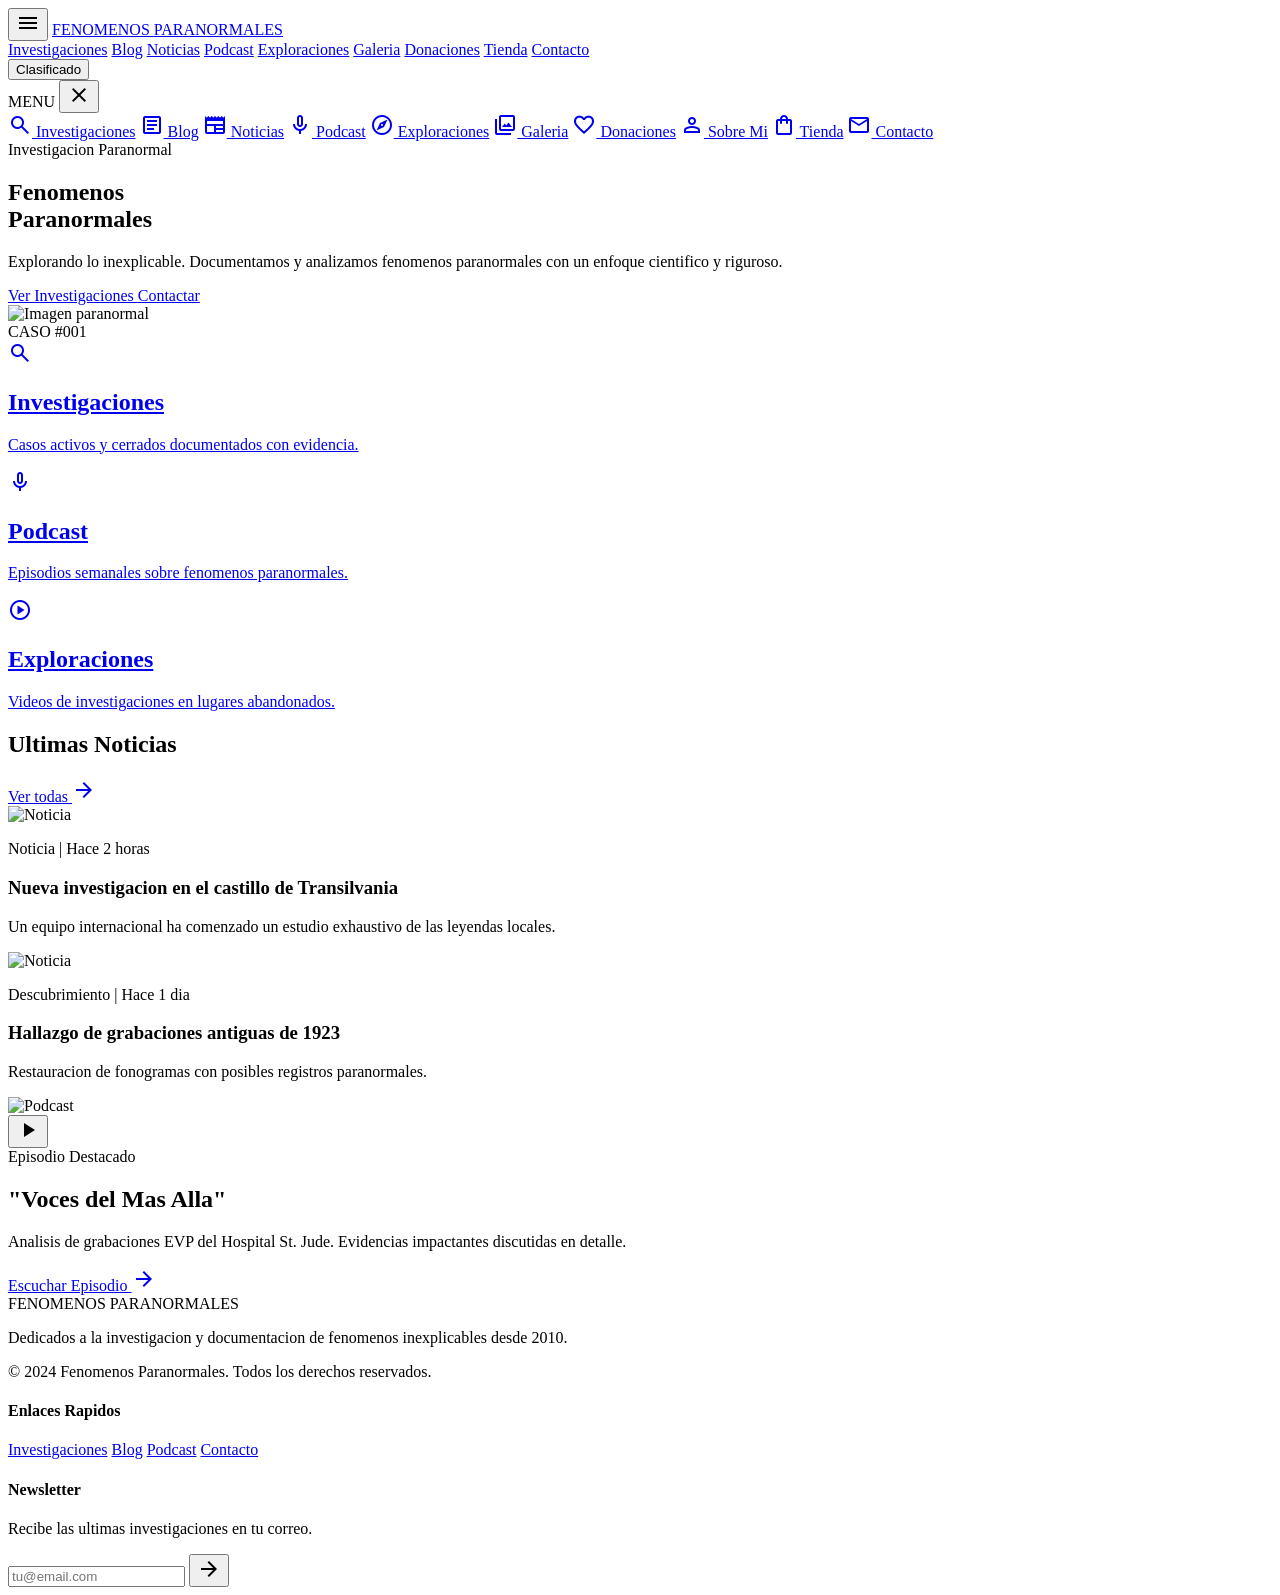
==== index.html @ f91ad7a1 "Add files via upload Asi va a ir quedando bro" ====
<!DOCTYPE html>
<html lang="es">
<head>
    <meta charset="utf-8"/>
    <meta content="width=device-width, initial-scale=1.0" name="viewport"/>
    <title>FENOMENOS PARANORMALES | Inicio</title>
    
    <!-- Fonts -->
    <link href="https://fonts.googleapis.com/css2?family=EB+Garamond:wght@400;500;600;700&family=Hanken+Grotesk:wght@400;700&display=swap" rel="stylesheet"/>
    <link href="https://fonts.googleapis.com/css2?family=Material+Symbols+Outlined:wght,FILL@100..700,0..1&display=swap" rel="stylesheet"/>
    
    <!-- Tailwind -->
    <script src="https://cdn.tailwindcss.com?plugins=forms,container-queries"></script>
    
    <!-- Configuración Tailwind -->
    <script>
        tailwind.config = {
            darkMode: 'class',
            theme: {
                extend: {
                    colors: {
                        primary: '#000000',
                        secondary: '#b6171e',
                        background: '#ffffff',
                        surface: '#f5f5f5',
                        'on-primary': '#ffffff',
                        'on-background': '#000000',
                        'outline': '#d1d1d1',
                        'outline-variant': '#e5e5e5',
                    },
                    fontFamily: {
                        'display': ['"EB Garamond"', 'serif'],
                        'body': ['"Hanken Grotesk"', 'sans-serif'],
                    }
                }
            }
        }
    </script>
    
    <!-- CSS Personalizado -->
    <link href="styles.css" rel="stylesheet"/>
    
    <style>
        .nav-hidden { transform: translateY(-100%); }
        nav { transition: transform 0.35s ease; }
        #menuMovil { transition: transform 0.3s ease; }
        #menuMovil.open { transform: translateX(0); }
        #overlayMenu.visible { display: block; }
    </style>
</head>

<body class="bg-white text-black min-h-screen flex flex-col">

    <!-- ============================================
         NAVEGACIÓN SUPERIOR
         ============================================ -->
    <nav id="mainNav" class="bg-white border-b-2 border-black flex justify-between items-center w-full px-6 lg:px-12 h-20 fixed top-0 z-50">
        
        <!-- Botón hamburguesa (móvil) -->
        <button id="btnHamburguesa" class="lg:hidden p-2 text-black hover:text-red-700 transition-colors">
            <span class="material-symbols-outlined text-2xl">menu</span>
        </button>
        
        <!-- Logo -->
        <a href="index.html" class="font-display text-xl lg:text-2xl font-bold tracking-wider text-black uppercase">
            FENOMENOS <span class="text-red-700">PARANORMALES</span>
        </a>
        
        <!-- Menú Desktop -->
        <div class="hidden lg:flex gap-6 xl:gap-8 items-center">
            <a class="font-body text-xs uppercase tracking-widest text-black hover:text-red-700 border-b-2 border-transparent hover:border-red-700 transition-all pb-1" href="investigaciones.html">Investigaciones</a>
            <a class="font-body text-xs uppercase tracking-widest text-black hover:text-red-700 border-b-2 border-transparent hover:border-red-700 transition-all pb-1" href="blog.html">Blog</a>
            <a class="font-body text-xs uppercase tracking-widest text-black hover:text-red-700 border-b-2 border-transparent hover:border-red-700 transition-all pb-1" href="noticias.html">Noticias</a>
            <a class="font-body text-xs uppercase tracking-widest text-black hover:text-red-700 border-b-2 border-transparent hover:border-red-700 transition-all pb-1" href="podcast.html">Podcast</a>
            <a class="font-body text-xs uppercase tracking-widest text-black hover:text-red-700 border-b-2 border-transparent hover:border-red-700 transition-all pb-1" href="exploraciones.html">Exploraciones</a>
            <a class="font-body text-xs uppercase tracking-widest text-black hover:text-red-700 border-b-2 border-transparent hover:border-red-700 transition-all pb-1" href="galeria.html">Galeria</a>
            <a class="font-body text-xs uppercase tracking-widest text-black hover:text-red-700 border-b-2 border-transparent hover:border-red-700 transition-all pb-1" href="donaciones.html">Donaciones</a>
            <a class="font-body text-xs uppercase tracking-widest text-black hover:text-red-700 border-b-2 border-transparent hover:border-red-700 transition-all pb-1" href="tienda.html">Tienda</a>
            <a class="font-body text-xs uppercase tracking-widest text-black hover:text-red-700 border-b-2 border-transparent hover:border-red-700 transition-all pb-1" href="contacto.html">Contacto</a>
        </div>
        
        <!-- Botón Clasificado -->
        <div class="flex items-center gap-3">
            <button class="font-body text-xs uppercase tracking-wider px-4 py-2 bg-black text-white hover:bg-red-700 transition-colors duration-300">Clasificado</button>
        </div>
    </nav>

    <!-- OVERLAY Y MENÚ MÓVIL -->
    <div id="overlayMenu" class="hidden fixed inset-0 bg-black/50 z-40 lg:hidden"></div>
    
    <div id="menuMovil" class="fixed left-0 top-0 h-screen w-72 bg-white border-r-2 border-black z-50 -translate-x-full lg:hidden flex flex-col pt-6 px-4">
        
        <div class="flex justify-between items-center mb-6 px-2 pb-4 border-b border-gray-200">
            <span class="font-display text-lg font-bold text-black">MENU</span>
            <button id="btnCerrarMenu" class="p-1 text-black hover:text-red-700 transition-colors">
                <span class="material-symbols-outlined">close</span>
            </button>
        </div>
        
        <div class="space-y-1 overflow-y-auto flex-1">
            <a class="flex items-center gap-3 p-3 font-body text-xs uppercase tracking-wider text-black hover:bg-gray-100 hover:text-red-700 border-l-2 border-transparent hover:border-red-700 transition-all" href="investigaciones.html"><span class="material-symbols-outlined">search</span> Investigaciones</a>
            <a class="flex items-center gap-3 p-3 font-body text-xs uppercase tracking-wider text-black hover:bg-gray-100 hover:text-red-700 border-l-2 border-transparent hover:border-red-700 transition-all" href="blog.html"><span class="material-symbols-outlined">article</span> Blog</a>
            <a class="flex items-center gap-3 p-3 font-body text-xs uppercase tracking-wider text-black hover:bg-gray-100 hover:text-red-700 border-l-2 border-transparent hover:border-red-700 transition-all" href="noticias.html"><span class="material-symbols-outlined">newspaper</span> Noticias</a>
            <a class="flex items-center gap-3 p-3 font-body text-xs uppercase tracking-wider text-black hover:bg-gray-100 hover:text-red-700 border-l-2 border-transparent hover:border-red-700 transition-all" href="podcast.html"><span class="material-symbols-outlined">mic</span> Podcast</a>
            <a class="flex items-center gap-3 p-3 font-body text-xs uppercase tracking-wider text-black hover:bg-gray-100 hover:text-red-700 border-l-2 border-transparent hover:border-red-700 transition-all" href="exploraciones.html"><span class="material-symbols-outlined">explore</span> Exploraciones</a>
            <a class="flex items-center gap-3 p-3 font-body text-xs uppercase tracking-wider text-black hover:bg-gray-100 hover:text-red-700 border-l-2 border-transparent hover:border-red-700 transition-all" href="galeria.html"><span class="material-symbols-outlined">photo_library</span> Galeria</a>
            <a class="flex items-center gap-3 p-3 font-body text-xs uppercase tracking-wider text-black hover:bg-gray-100 hover:text-red-700 border-l-2 border-transparent hover:border-red-700 transition-all" href="donaciones.html"><span class="material-symbols-outlined">favorite</span> Donaciones</a>
            <a class="flex items-center gap-3 p-3 font-body text-xs uppercase tracking-wider text-black hover:bg-gray-100 hover:text-red-700 border-l-2 border-transparent hover:border-red-700 transition-all" href="sobremi.html"><span class="material-symbols-outlined">person</span> Sobre Mi</a>
            <a class="flex items-center gap-3 p-3 font-body text-xs uppercase tracking-wider text-black hover:bg-gray-100 hover:text-red-700 border-l-2 border-transparent hover:border-red-700 transition-all" href="tienda.html"><span class="material-symbols-outlined">shopping_bag</span> Tienda</a>
            <a class="flex items-center gap-3 p-3 font-body text-xs uppercase tracking-wider text-black hover:bg-gray-100 hover:text-red-700 border-l-2 border-transparent hover:border-red-700 transition-all" href="contacto.html"><span class="material-symbols-outlined">mail</span> Contacto</a>
        </div>
    </div>

    <!-- CONTENIDO PRINCIPAL -->
    <main class="flex-grow mt-20">
        
        <!-- HERO -->
        <section class="px-6 lg:px-12 py-16 lg:py-24 max-w-6xl mx-auto border-b border-gray-200">
            
            <div class="grid grid-cols-1 lg:grid-cols-2 items-center gap-12">
                
                <div>
                    <span class="font-body text-xs text-red-700 uppercase tracking-widest mb-4 block">Investigacion Paranormal</span>
                    
                    <h1 class="font-display text-4xl lg:text-6xl mb-6 leading-none">Fenomenos <br/><span class="text-red-700">Paranormales</span></h1>
                    
                    <p class="font-body text-lg text-gray-600 max-w-md mb-8">
                        Explorando lo inexplicable. Documentamos y analizamos fenomenos paranormales con un enfoque cientifico y riguroso.
                    </p>
                    
                    <div class="flex gap-4 flex-wrap">
                        <a href="investigaciones.html" class="inline-flex items-center px-6 py-3 bg-black text-white font-body text-xs uppercase tracking-wider hover:bg-red-700 transition-colors">
                            Ver Investigaciones
                        </a>
                        
                        <a href="contacto.html" class="inline-flex items-center px-6 py-3 border-2 border-black text-black font-body text-xs uppercase tracking-wider hover:bg-black hover:text-white transition-colors">
                            Contactar
                        </a>
                    </div>
                </div>
                
                
                <div class="relative">
                    <div class="border-[8px] border-black relative overflow-hidden">
                        <img loading="lazy" class="w-full aspect-[4/5] object-cover filter grayscale hover:grayscale-0 transition-all duration-700" src="https://images.unsplash.com/photo-1509248961158-e54f6934749c?w=600&h=750&fit=crop" alt="Imagen paranormal"/>
                        
                        <div class="absolute bottom-4 right-4 bg-black text-white px-3 py-1 font-body text-[10px] uppercase tracking-wider">CASO #001</div>
                    </div>
                </div>
            </div>
        </section>

        <!-- SECCIONES DESTACADAS -->
        <section class="px-6 lg:px-12 py-16 max-w-6xl mx-auto">
            
            <div class="grid grid-cols-1 md:grid-cols-3 gap-6">
                
                <a href="investigaciones.html" class="group border-2 border-black p-8 hover:border-red-700 hover:bg-gray-50 transition-all">
                    <span class="material-symbols-outlined text-4xl mb-4 block">search</span>
                    
                    <h2 class="font-display text-xl mb-2">Investigaciones</h2>
                    
                    <p class="font-body text-sm text-gray-600">Casos activos y cerrados documentados con evidencia.</p>
                </a>
                
                
                <a href="podcast.html" class="group border-2 border-black p-8 hover:border-red-700 hover:bg-gray-50 transition-all">
                    <span class="material-symbols-outlined text-4xl mb-4 block">mic</span>
                    
                    <h2 class="font-display text-xl mb-2">Podcast</h2>
                    
                    <p class="font-body text-sm text-gray-600">Episodios semanales sobre fenomenos paranormales.</p>
                </a>
                
                
                <a href="exploraciones.html" class="group border-2 border-black p-8 hover:border-red-700 hover:bg-gray-50 transition-all">
                    <span class="material-symbols-outlined text-4xl mb-4 block">play_circle</span>
                    
                    <h2 class="font-display text-xl mb-2">Exploraciones</h2>
                    
                    <p class="font-body text-sm text-gray-600">Videos de investigaciones en lugares abandonados.</p>
                </a>
            </div>
        </section>

        <!-- ULTIMAS NOTICIAS -->
        <section class="px-6 lg:px-12 py-16 max-w-6xl mx-auto bg-gray-50">
            
            <div class="flex justify-between items-end mb-12">
                
                <h2 class="font-display text-2xl">Ultimas Noticias</h2>
                
                <a href="noticias.html" class="font-body text-xs text-red-700 uppercase tracking-wider flex items-center gap-2 hover:underline">
                    Ver todas <span class="material-symbols-outlined text-sm">arrow_forward</span>
                </a>
            </div>
            
            
            <div class="grid grid-cols-1 md:grid-cols-2 gap-6">
                
                <article class="bg-white border border-gray-200 overflow-hidden group hover:shadow-lg transition-shadow">
                    
                    <div class="aspect-video overflow-hidden">
                        
                        <img loading="lazy" class="w-full h-full object-cover filter grayscale group-hover:grayscale-0 transition-all duration-500" src="https://images.unsplash.com/photo-1558618666-fcd25c85cd64?w=600&h=340&fit=crop" alt="Noticia"/>
                    
                    </div>
                    
                    
                    <div class="p-6">
                        
                        <p class="font-body text-[10px] text-red-700 uppercase tracking-wider mb-2">Noticia | Hace 2 horas</p>
                        
                        <h3 class="font-display text-lg mb-2">Nueva investigacion en el castillo de Transilvania</h3>
                        
                        <p class="font-body text-sm text-gray-600">Un equipo internacional ha comenzado un estudio exhaustivo de las leyendas locales.</p>
                    
                    </div>
                </article>
                
                
                <article class="bg-white border border-gray-200 overflow-hidden group hover:shadow-lg transition-shadow">
                    
                    <div class="aspect-video overflow-hidden">
                        
                        <img loading="lazy" class="w-full h-full object-cover filter grayscale group-hover:grayscale-0 transition-all duration-500" src="https://images.unsplash.com/photo-1478720568477-152d9b164e26?w=600&h=340&fit=crop" alt="Noticia"/>
                    
                    </div>
                    
                    
                    <div class="p-6">
                        
                        <p class="font-body text-[10px] text-red-700 uppercase tracking-wider mb-2">Descubrimiento | Hace 1 dia</p>
                        
                        <h3 class="font-display text-lg mb-2">Hallazgo de grabaciones antiguas de 1923</h3>
                        
                        <p class="font-body text-sm text-gray-600">Restauracion de fonogramas con posibles registros paranormales.</p>
                    
                    </div>
                </article>
            </div>
        </section>

        <!-- PODCAST DESTACADO -->
        <section class="px-6 lg:px-12 py-16 max-w-6xl mx-auto border-b border-gray-200">
            
            <div class="flex flex-col lg:flex-row items-center gap-12">
                
                <div class="w-full lg:w-1/3">
                    
                    <div class="aspect-square relative border-4 border-red-700">
                        
                        <img loading="lazy" class="w-full h-full object-cover filter grayscale" src="https://images.unsplash.com/photo-1590602847861-f357a9332bbc?w=400&h=400&fit=crop" alt="Podcast"/>
                        
                        <div class="absolute inset-0 flex items-center justify-center bg-black/50">
                            
                            <button class="w-20 h-20 bg-red-700 rounded-full flex items-center justify-center hover:scale-110 transition-transform">
                                
                                <span class="material-symbols-outlined text-white text-4xl" style="font-variation-settings: 'FILL' 1;">play_arrow</span>
                            
                            </button>
                        
                        </div>
                    
                    </div>
                </div>
                
                
                <div class="w-full lg:w-2/3">
                    
                    <span class="font-body text-xs text-red-700 uppercase tracking-widest mb-4 block">Episodio Destacado</span>
                    
                    
                    <h2 class="font-display text-3xl lg:text-4xl mb-6">"Voces del Mas Alla"</h2>
                    
                    
                    <p class="font-body text-gray-600 mb-8">Analisis de grabaciones EVP del Hospital St. Jude. Evidencias impactantes discutidas en detalle.</p>
                    
                    
                    <a href="podcast.html" class="inline-flex items-center gap-2 px-6 py-3 bg-black text-white font-body text-xs uppercase tracking-wider hover:bg-red-700 transition-colors">
                        
                        Escuchar Episodio <span class="material-symbols-outlined text-sm">arrow_forward</span>
                    
                    </a>
                </div>
            </div>
        </section>

    </main>

    <!-- FOOTER -->
    <footer class="bg-black text-white py-12 px-6 lg:px-12">
        
        <div class="max-w-6xl mx-auto grid grid-cols-1 md:grid-cols-3 gap-8">
            
            <div>
                
                <div class="font-display text-xl font-bold mb-4">FENOMENOS <span class="text-red-700">PARANORMALES</span></div>
                
                
                <p class="font-body text-sm text-gray-400 mb-4">Dedicados a la investigacion y documentacion de fenomenos inexplicables desde 2010.</p>
                
                
                <p class="font-body text-xs text-gray-500">© 2024 Fenomenos Paranormales. Todos los derechos reservados.</p>
            
            </div>
            
            
            <div>
                
                <h4 class="font-body text-xs uppercase tracking-wider text-red-700 mb-4">Enlaces Rapidos</h4>
                
                
                <div class="flex flex-col gap-2">
                    
                    <a href="investigaciones.html" class="font-body text-sm text-gray-400 hover:text-white transition-colors">Investigaciones</a>
                    
                    <a href="blog.html" class="font-body text-sm text-gray-400 hover:text-white transition-colors">Blog</a>
                    
                    <a href="podcast.html" class="font-body text-sm text-gray-400 hover:text-white transition-colors">Podcast</a>
                    
                    <a href="contacto.html" class="font-body text-sm text-gray-400 hover:text-white transition-colors">Contacto</a>
                
                </div>
            
            </div>
            
            
            <div>
                
                <h4 class="font-body text-xs uppercase tracking-wider text-red-700 mb-4">Newsletter</h4>
                
                
                <p class="font-body text-sm text-gray-400 mb-4">Recibe las ultimas investigaciones en tu correo.</p>
                
                
                <div class="flex border-b border-gray-600">
                    
                    <input type="email" placeholder="tu@email.com" class="bg-transparent flex-grow py-2 text-white focus:outline-none"/>
                    
                    <button class="text-red-700 hover:text-white transition-colors">
                        
                        <span class="material-symbols-outlined">arrow_forward</span>
                    
                    </button>
                
                </div>
            
            </div>
        
        </div>
    </footer>

    <!-- SCRIPTS -->
    <script>
        const btnHamburguesa = document.getElementById('btnHamburguesa');
        const btnCerrarMenu = document.getElementById('btnCerrarMenu');
        const menuMovil = document.getElementById('menuMovil');
        const overlayMenu = document.getElementById('overlayMenu');
        
        function abrirMenu() {
            menuMovil.classList.add('open');
            overlayMenu.classList.add('visible');
            document.body.style.overflow = 'hidden';
        }
        
        function cerrarMenu() {
            menuMovil.classList.remove('open');
            overlayMenu.classList.remove('visible');
            document.body.style.overflow = '';
        }
        
        btnHamburguesa.addEventListener('click', abrirMenu);
        btnCerrarMenu.addEventListener('click', cerrarMenu);
        overlayMenu.addEventListener('click', cerrarMenu);
        
        document.querySelectorAll('#menuMovil a').forEach(link => {
            link.addEventListener('click', cerrarMenu);
        });
        
        (function() {
            const nav = document.getElementById('mainNav');
            let ultimoScroll = 0;
            const umbral = 10;
            
            window.addEventListener('scroll', function() {
                const actual = window.pageYOffset;
                if (actual <= 100) {
                    nav.classList.remove('nav-hidden');
                    ultimoScroll = actual;
                    return;
                }
                if (Math.abs(actual - ultimoScroll) < umbral) return;
                if (actual > ultimoScroll) {
                    nav.classList.add('nav-hidden');
                } else {
                    nav.classList.remove('nav-hidden');
                }
                ultimoScroll = actual;
            });
        })();
    </script>

</body>
</html>
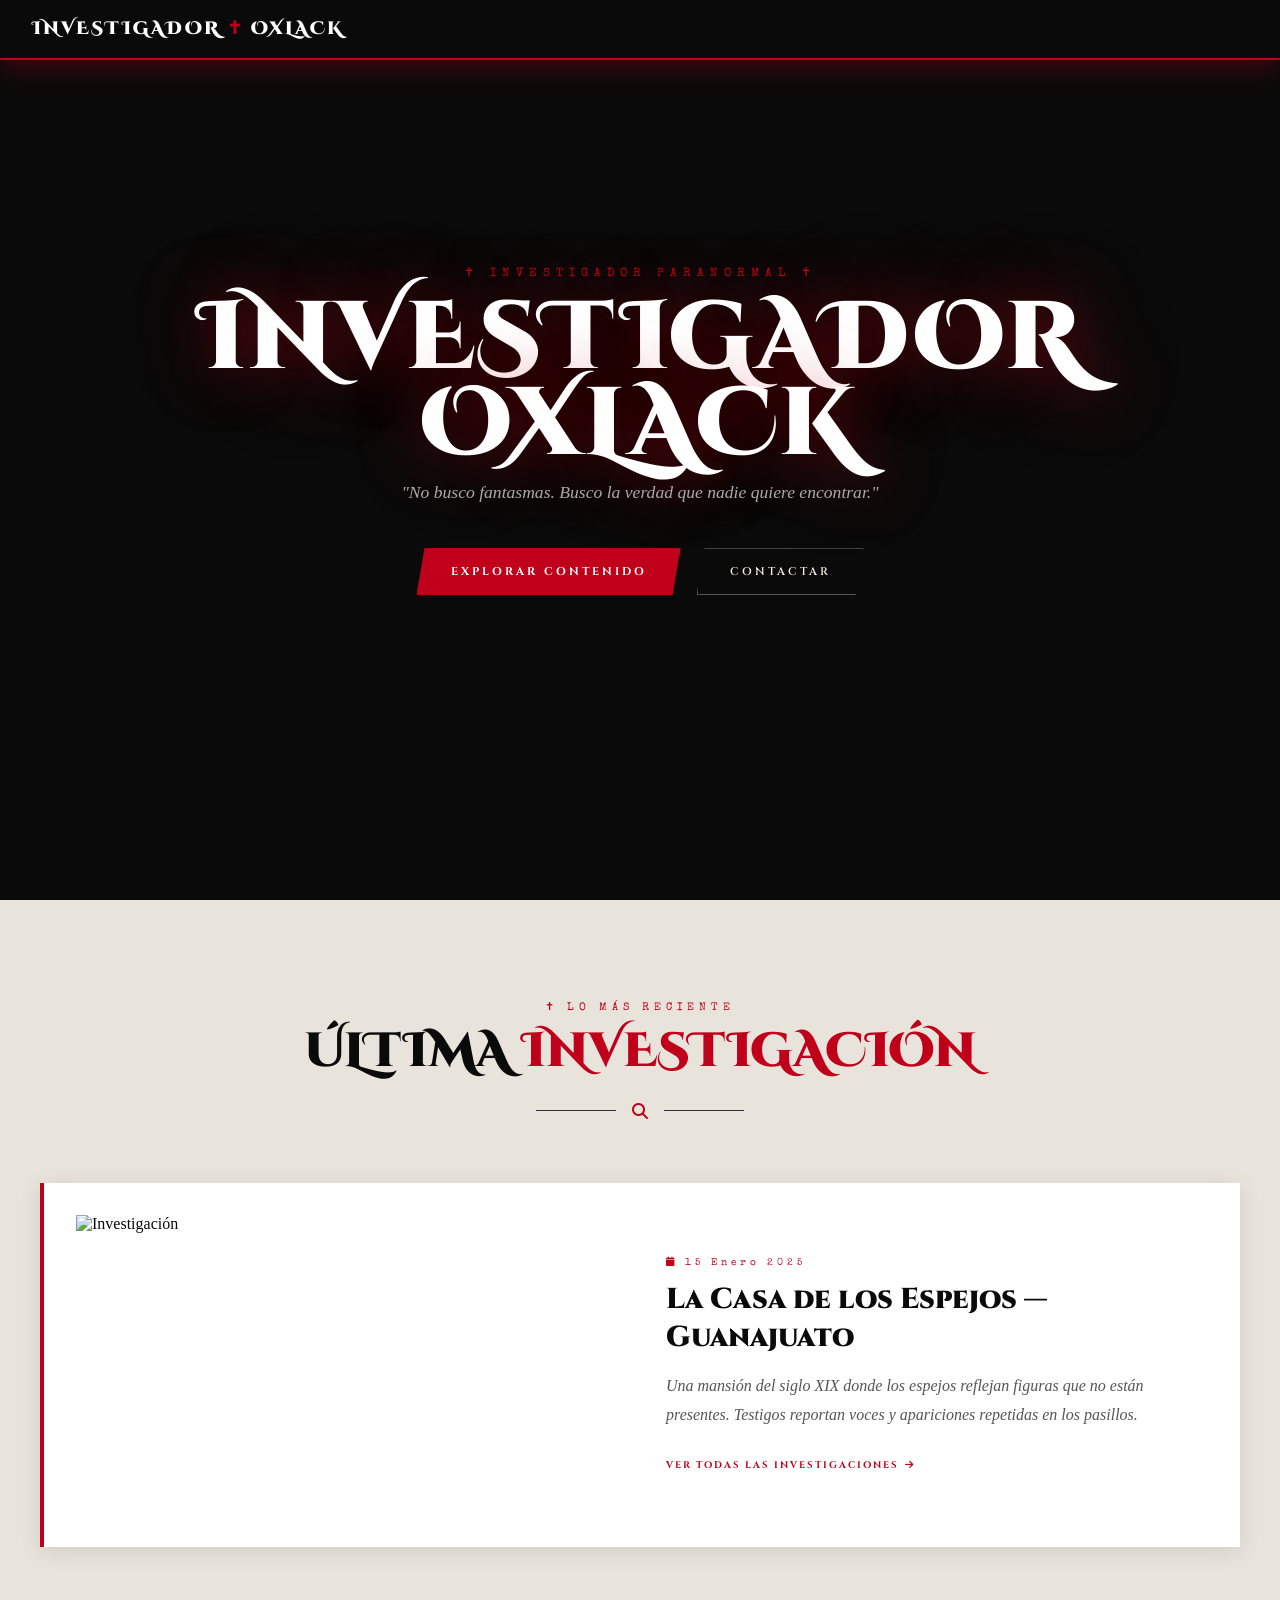
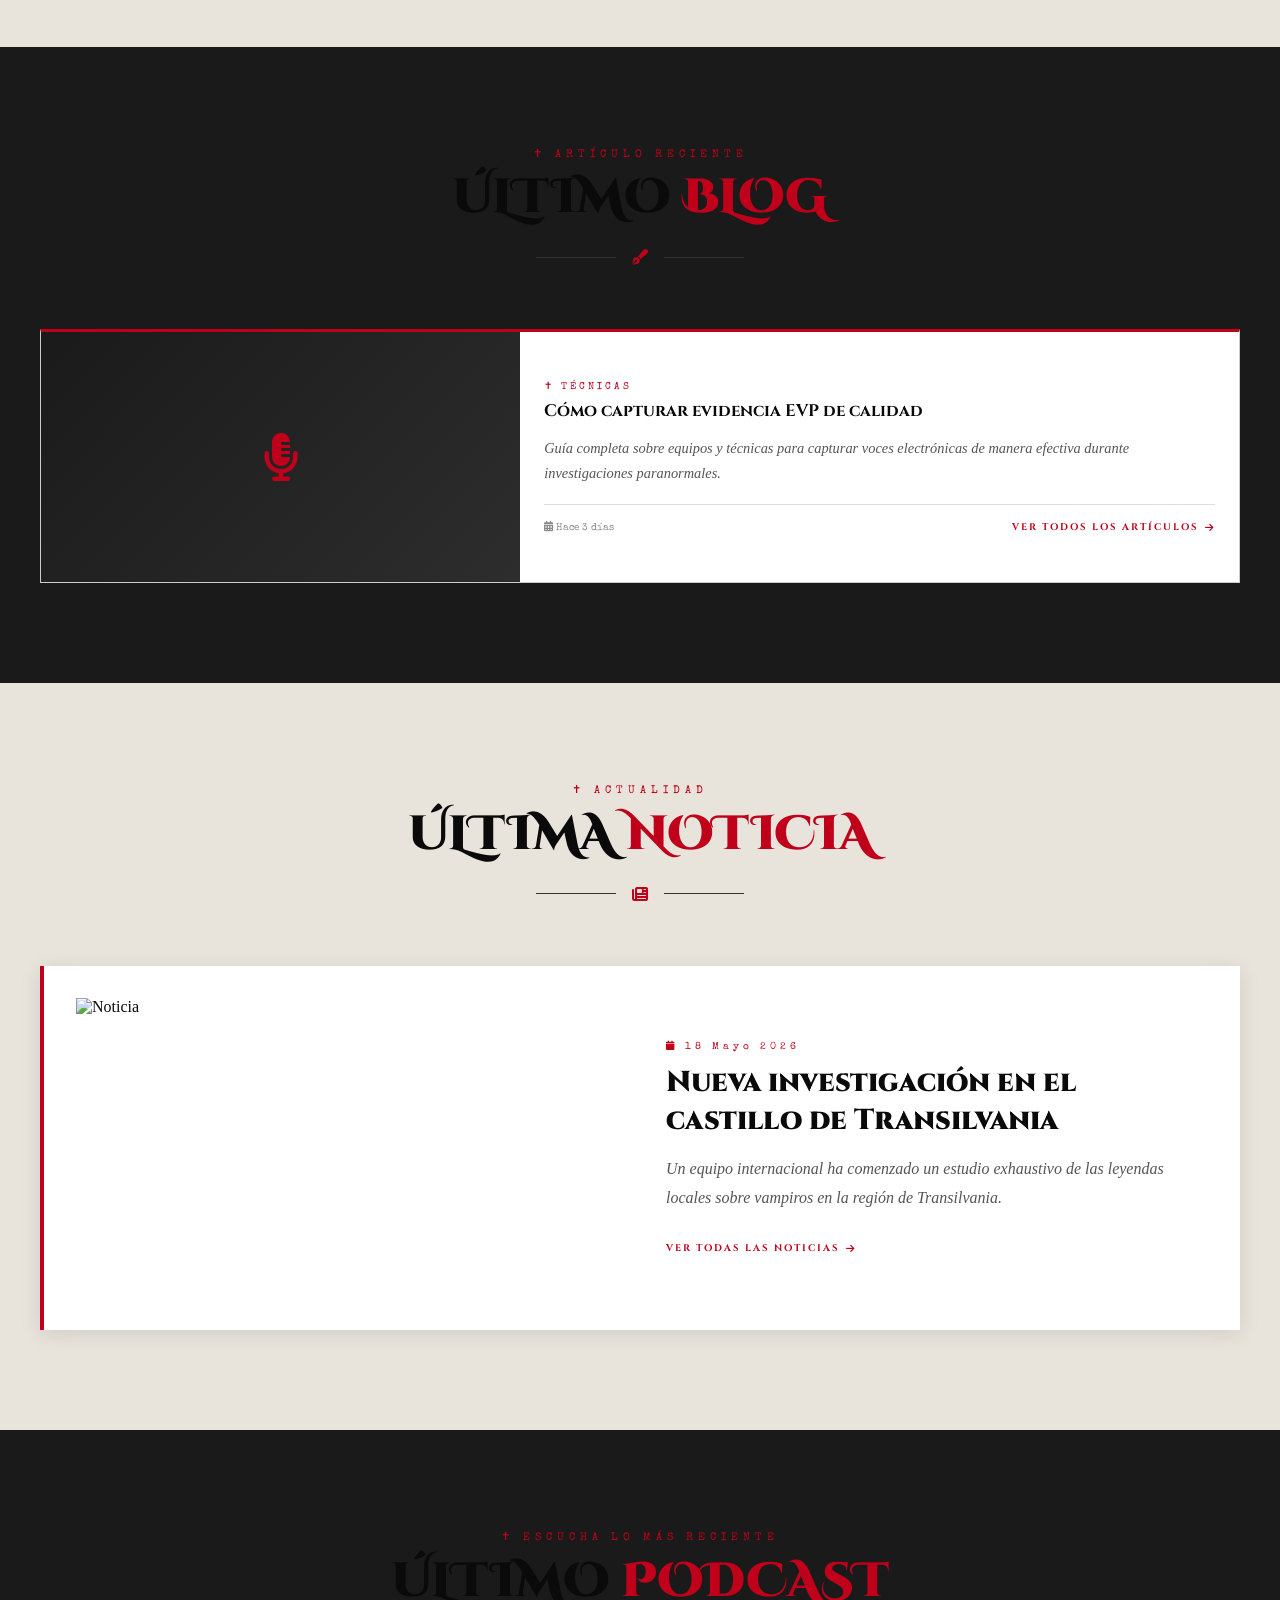
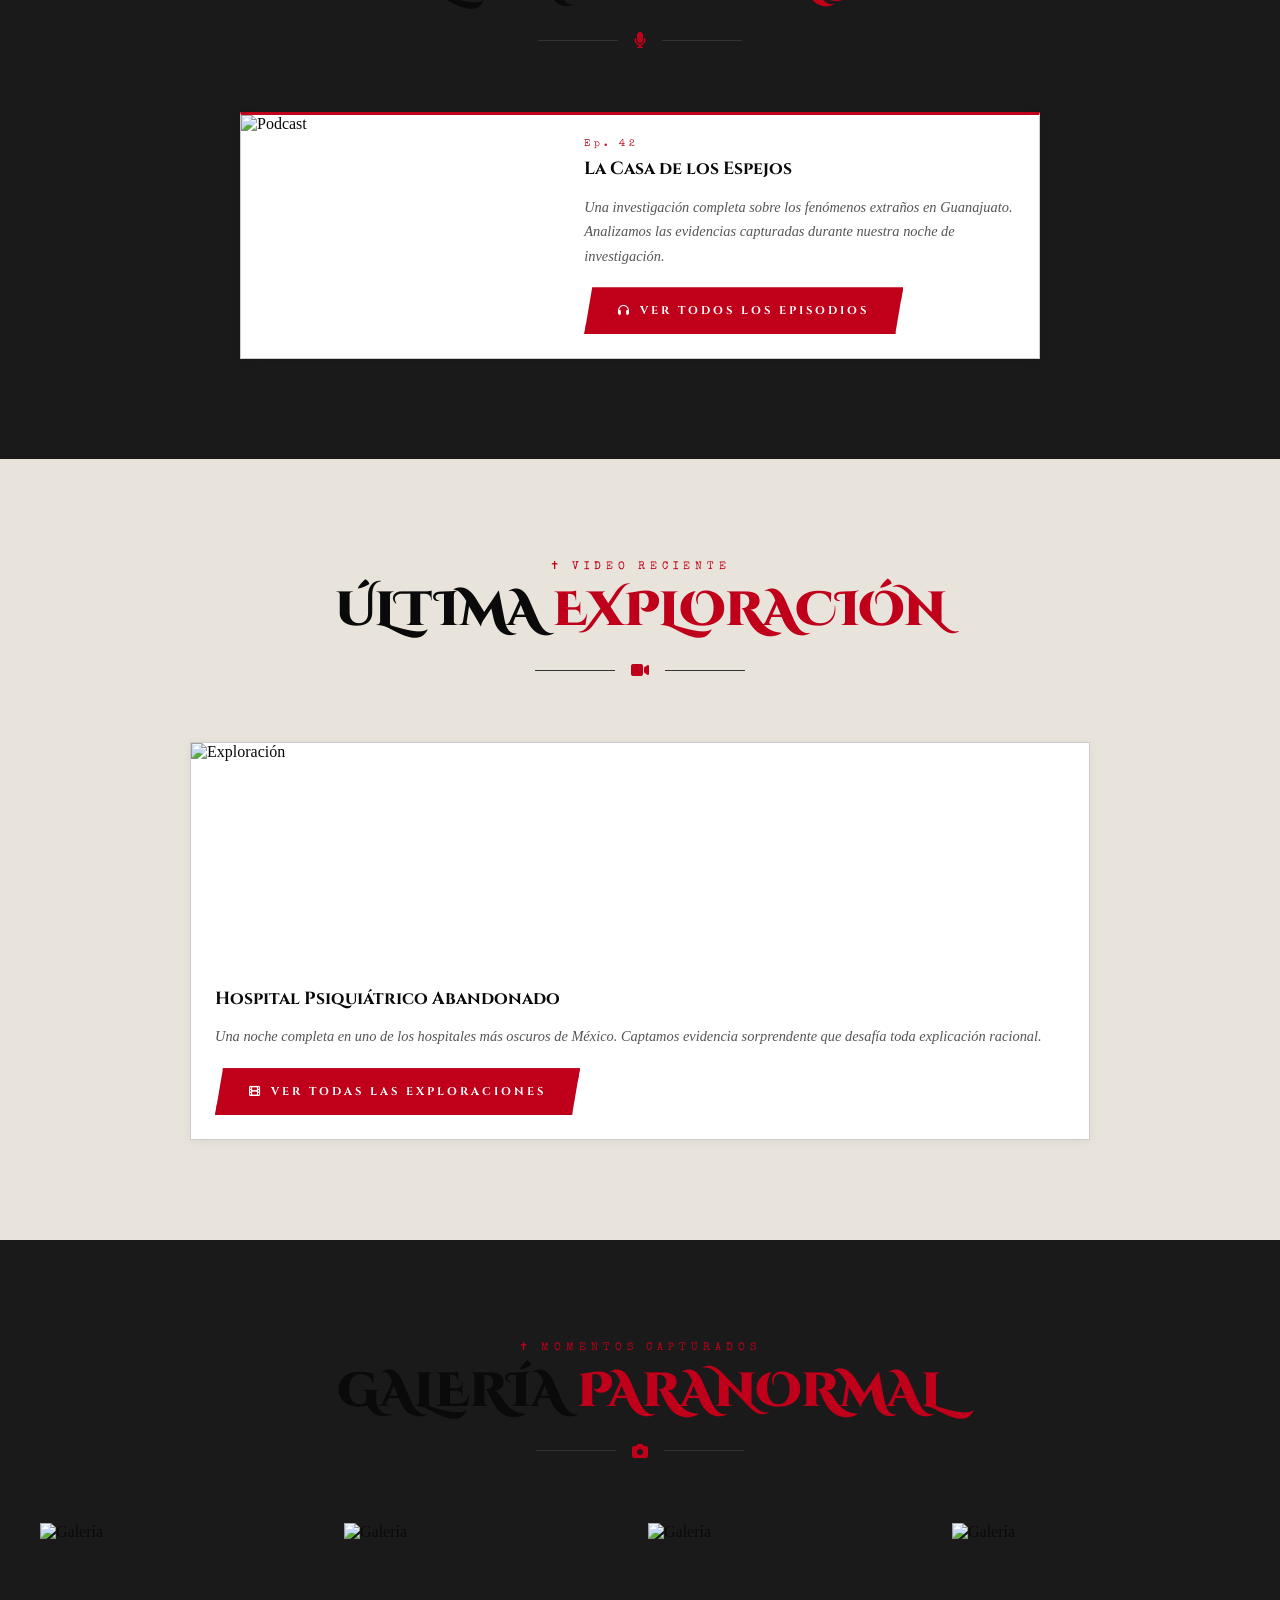
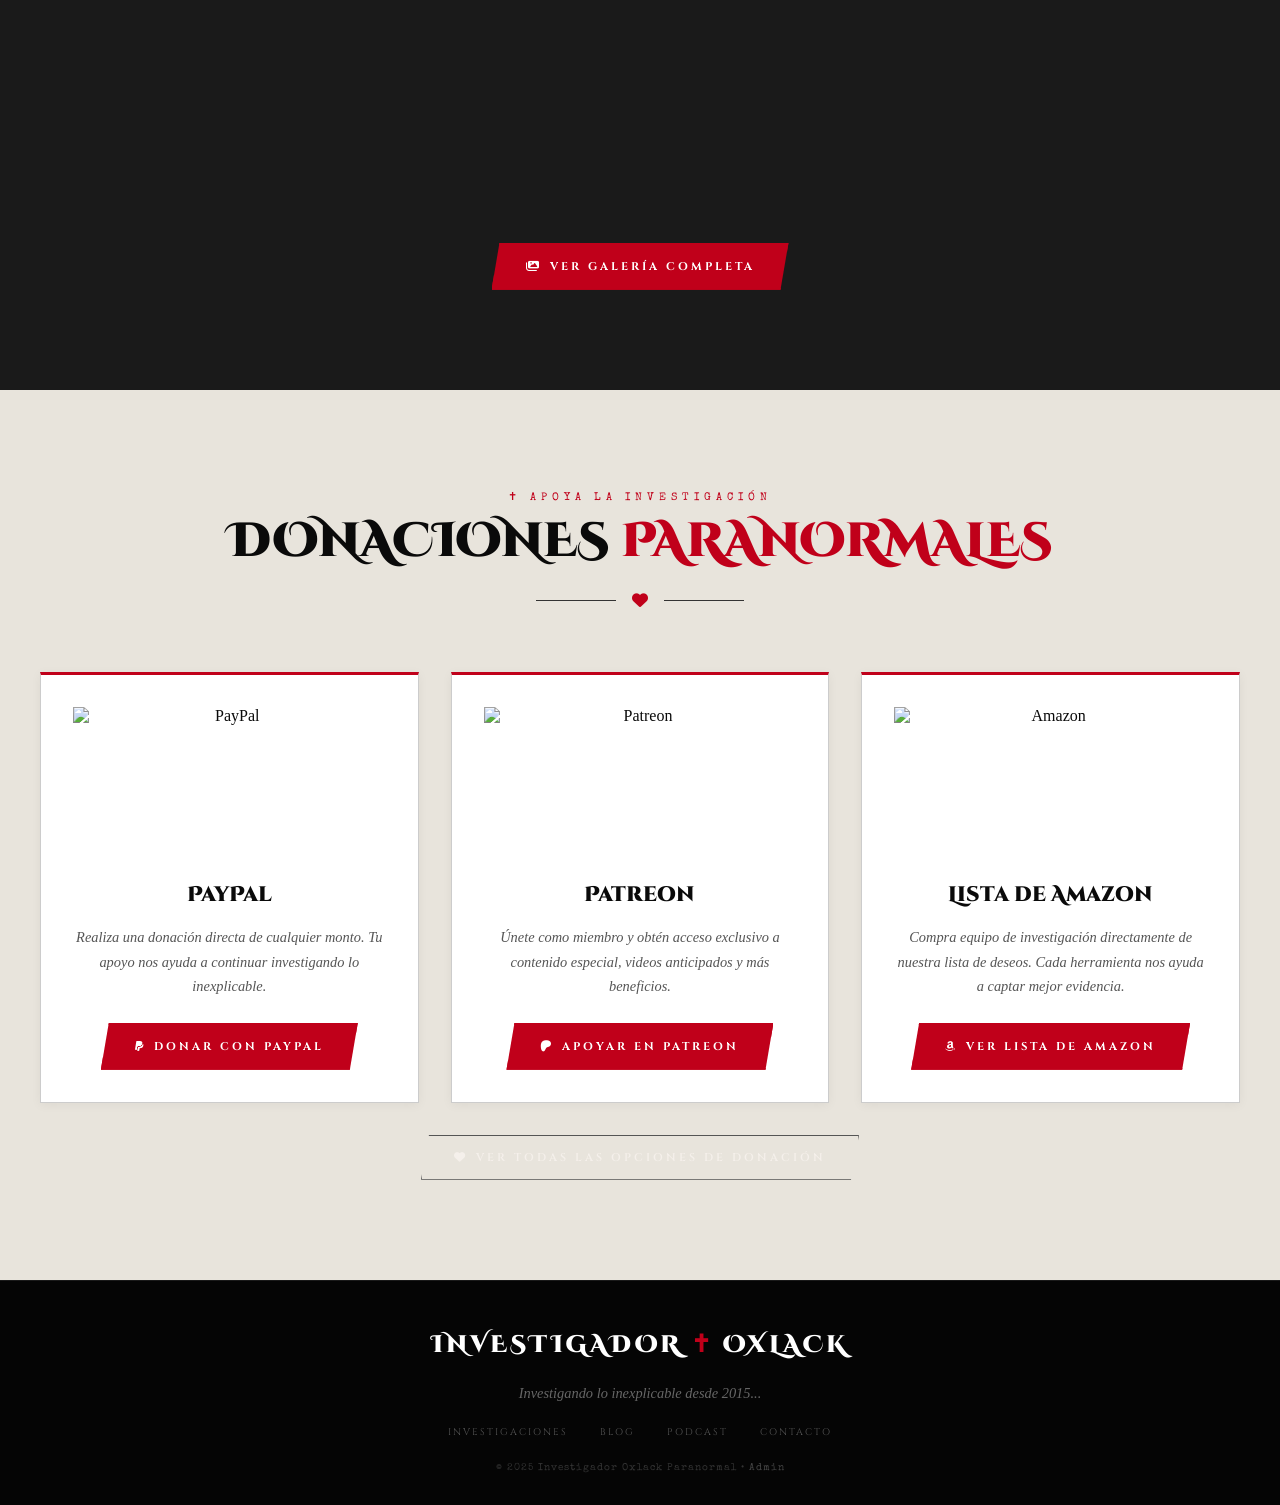
==== commit 09114233: "MODIFICIACIONES PRIMERA REVISION HAY QUE IR LIMPIANDO Y ORGANIZANDO EL GIT" ====
--- a/index.html
+++ b/index.html
@@ -1,405 +1,233 @@
 <!DOCTYPE html>
 <html lang="es">
 <head>
-    <meta charset="utf-8"/>
-    <meta content="width=device-width, initial-scale=1.0" name="viewport"/>
-    <title>FENOMENOS PARANORMALES | Inicio</title>
-    
-    <!-- Fonts -->
-    <link href="https://fonts.googleapis.com/css2?family=EB+Garamond:wght@400;500;600;700&family=Hanken+Grotesk:wght@400;700&display=swap" rel="stylesheet"/>
-    <link href="https://fonts.googleapis.com/css2?family=Material+Symbols+Outlined:wght,FILL@100..700,0..1&display=swap" rel="stylesheet"/>
-    
-    <!-- Tailwind -->
-    <script src="https://cdn.tailwindcss.com?plugins=forms,container-queries"></script>
-    
-    <!-- Configuración Tailwind -->
-    <script>
-        tailwind.config = {
-            darkMode: 'class',
-            theme: {
-                extend: {
-                    colors: {
-                        primary: '#000000',
-                        secondary: '#b6171e',
-                        background: '#ffffff',
-                        surface: '#f5f5f5',
-                        'on-primary': '#ffffff',
-                        'on-background': '#000000',
-                        'outline': '#d1d1d1',
-                        'outline-variant': '#e5e5e5',
-                    },
-                    fontFamily: {
-                        'display': ['"EB Garamond"', 'serif'],
-                        'body': ['"Hanken Grotesk"', 'sans-serif'],
-                    }
-                }
-            }
-        }
-    </script>
-    
-    <!-- CSS Personalizado -->
-    <link href="styles.css" rel="stylesheet"/>
-    
-    <style>
-        .nav-hidden { transform: translateY(-100%); }
-        nav { transition: transform 0.35s ease; }
-        #menuMovil { transition: transform 0.3s ease; }
-        #menuMovil.open { transform: translateX(0); }
-        #overlayMenu.visible { display: block; }
-    </style>
+<meta charset="UTF-8">
+<meta name="viewport" content="width=device-width, initial-scale=1.0">
+<title>Investigador Oxlack Paranormal | Inicio</title>
+<link href="https://fonts.googleapis.com/css2?family=Creepster&family=Cinzel+Decorative:wght@400;700;900&family=Cinzel:wght@400;600;900&family=IM+Fell+English:ital@0;1&family=Special+Elite&display=swap" rel="stylesheet">
+<link rel="stylesheet" href="https://cdnjs.cloudflare.com/ajax/libs/font-awesome/6.5.0/css/all.min.css">
+<link rel="stylesheet" href="styles.css">
 </head>
-
-<body class="bg-white text-black min-h-screen flex flex-col">
-
-    <!-- ============================================
-         NAVEGACIÓN SUPERIOR
-         ============================================ -->
-    <nav id="mainNav" class="bg-white border-b-2 border-black flex justify-between items-center w-full px-6 lg:px-12 h-20 fixed top-0 z-50">
-        
-        <!-- Botón hamburguesa (móvil) -->
-        <button id="btnHamburguesa" class="lg:hidden p-2 text-black hover:text-red-700 transition-colors">
-            <span class="material-symbols-outlined text-2xl">menu</span>
-        </button>
-        
-        <!-- Logo -->
-        <a href="index.html" class="font-display text-xl lg:text-2xl font-bold tracking-wider text-black uppercase">
-            FENOMENOS <span class="text-red-700">PARANORMALES</span>
-        </a>
-        
-        <!-- Menú Desktop -->
-        <div class="hidden lg:flex gap-6 xl:gap-8 items-center">
-            <a class="font-body text-xs uppercase tracking-widest text-black hover:text-red-700 border-b-2 border-transparent hover:border-red-700 transition-all pb-1" href="investigaciones.html">Investigaciones</a>
-            <a class="font-body text-xs uppercase tracking-widest text-black hover:text-red-700 border-b-2 border-transparent hover:border-red-700 transition-all pb-1" href="blog.html">Blog</a>
-            <a class="font-body text-xs uppercase tracking-widest text-black hover:text-red-700 border-b-2 border-transparent hover:border-red-700 transition-all pb-1" href="noticias.html">Noticias</a>
-            <a class="font-body text-xs uppercase tracking-widest text-black hover:text-red-700 border-b-2 border-transparent hover:border-red-700 transition-all pb-1" href="podcast.html">Podcast</a>
-            <a class="font-body text-xs uppercase tracking-widest text-black hover:text-red-700 border-b-2 border-transparent hover:border-red-700 transition-all pb-1" href="exploraciones.html">Exploraciones</a>
-            <a class="font-body text-xs uppercase tracking-widest text-black hover:text-red-700 border-b-2 border-transparent hover:border-red-700 transition-all pb-1" href="galeria.html">Galeria</a>
-            <a class="font-body text-xs uppercase tracking-widest text-black hover:text-red-700 border-b-2 border-transparent hover:border-red-700 transition-all pb-1" href="donaciones.html">Donaciones</a>
-            <a class="font-body text-xs uppercase tracking-widest text-black hover:text-red-700 border-b-2 border-transparent hover:border-red-700 transition-all pb-1" href="tienda.html">Tienda</a>
-            <a class="font-body text-xs uppercase tracking-widest text-black hover:text-red-700 border-b-2 border-transparent hover:border-red-700 transition-all pb-1" href="contacto.html">Contacto</a>
-        </div>
-        
-        <!-- Botón Clasificado -->
-        <div class="flex items-center gap-3">
-            <button class="font-body text-xs uppercase tracking-wider px-4 py-2 bg-black text-white hover:bg-red-700 transition-colors duration-300">Clasificado</button>
-        </div>
-    </nav>
-
-    <!-- OVERLAY Y MENÚ MÓVIL -->
-    <div id="overlayMenu" class="hidden fixed inset-0 bg-black/50 z-40 lg:hidden"></div>
-    
-    <div id="menuMovil" class="fixed left-0 top-0 h-screen w-72 bg-white border-r-2 border-black z-50 -translate-x-full lg:hidden flex flex-col pt-6 px-4">
-        
-        <div class="flex justify-between items-center mb-6 px-2 pb-4 border-b border-gray-200">
-            <span class="font-display text-lg font-bold text-black">MENU</span>
-            <button id="btnCerrarMenu" class="p-1 text-black hover:text-red-700 transition-colors">
-                <span class="material-symbols-outlined">close</span>
-            </button>
-        </div>
-        
-        <div class="space-y-1 overflow-y-auto flex-1">
-            <a class="flex items-center gap-3 p-3 font-body text-xs uppercase tracking-wider text-black hover:bg-gray-100 hover:text-red-700 border-l-2 border-transparent hover:border-red-700 transition-all" href="investigaciones.html"><span class="material-symbols-outlined">search</span> Investigaciones</a>
-            <a class="flex items-center gap-3 p-3 font-body text-xs uppercase tracking-wider text-black hover:bg-gray-100 hover:text-red-700 border-l-2 border-transparent hover:border-red-700 transition-all" href="blog.html"><span class="material-symbols-outlined">article</span> Blog</a>
-            <a class="flex items-center gap-3 p-3 font-body text-xs uppercase tracking-wider text-black hover:bg-gray-100 hover:text-red-700 border-l-2 border-transparent hover:border-red-700 transition-all" href="noticias.html"><span class="material-symbols-outlined">newspaper</span> Noticias</a>
-            <a class="flex items-center gap-3 p-3 font-body text-xs uppercase tracking-wider text-black hover:bg-gray-100 hover:text-red-700 border-l-2 border-transparent hover:border-red-700 transition-all" href="podcast.html"><span class="material-symbols-outlined">mic</span> Podcast</a>
-            <a class="flex items-center gap-3 p-3 font-body text-xs uppercase tracking-wider text-black hover:bg-gray-100 hover:text-red-700 border-l-2 border-transparent hover:border-red-700 transition-all" href="exploraciones.html"><span class="material-symbols-outlined">explore</span> Exploraciones</a>
-            <a class="flex items-center gap-3 p-3 font-body text-xs uppercase tracking-wider text-black hover:bg-gray-100 hover:text-red-700 border-l-2 border-transparent hover:border-red-700 transition-all" href="galeria.html"><span class="material-symbols-outlined">photo_library</span> Galeria</a>
-            <a class="flex items-center gap-3 p-3 font-body text-xs uppercase tracking-wider text-black hover:bg-gray-100 hover:text-red-700 border-l-2 border-transparent hover:border-red-700 transition-all" href="donaciones.html"><span class="material-symbols-outlined">favorite</span> Donaciones</a>
-            <a class="flex items-center gap-3 p-3 font-body text-xs uppercase tracking-wider text-black hover:bg-gray-100 hover:text-red-700 border-l-2 border-transparent hover:border-red-700 transition-all" href="sobremi.html"><span class="material-symbols-outlined">person</span> Sobre Mi</a>
-            <a class="flex items-center gap-3 p-3 font-body text-xs uppercase tracking-wider text-black hover:bg-gray-100 hover:text-red-700 border-l-2 border-transparent hover:border-red-700 transition-all" href="tienda.html"><span class="material-symbols-outlined">shopping_bag</span> Tienda</a>
-            <a class="flex items-center gap-3 p-3 font-body text-xs uppercase tracking-wider text-black hover:bg-gray-100 hover:text-red-700 border-l-2 border-transparent hover:border-red-700 transition-all" href="contacto.html"><span class="material-symbols-outlined">mail</span> Contacto</a>
-        </div>
-    </div>
-
-    <!-- CONTENIDO PRINCIPAL -->
-    <main class="flex-grow mt-20">
-        
-        <!-- HERO -->
-        <section class="px-6 lg:px-12 py-16 lg:py-24 max-w-6xl mx-auto border-b border-gray-200">
-            
-            <div class="grid grid-cols-1 lg:grid-cols-2 items-center gap-12">
-                
-                <div>
-                    <span class="font-body text-xs text-red-700 uppercase tracking-widest mb-4 block">Investigacion Paranormal</span>
-                    
-                    <h1 class="font-display text-4xl lg:text-6xl mb-6 leading-none">Fenomenos <br/><span class="text-red-700">Paranormales</span></h1>
-                    
-                    <p class="font-body text-lg text-gray-600 max-w-md mb-8">
-                        Explorando lo inexplicable. Documentamos y analizamos fenomenos paranormales con un enfoque cientifico y riguroso.
-                    </p>
-                    
-                    <div class="flex gap-4 flex-wrap">
-                        <a href="investigaciones.html" class="inline-flex items-center px-6 py-3 bg-black text-white font-body text-xs uppercase tracking-wider hover:bg-red-700 transition-colors">
-                            Ver Investigaciones
-                        </a>
-                        
-                        <a href="contacto.html" class="inline-flex items-center px-6 py-3 border-2 border-black text-black font-body text-xs uppercase tracking-wider hover:bg-black hover:text-white transition-colors">
-                            Contactar
-                        </a>
-                    </div>
-                </div>
-                
-                
-                <div class="relative">
-                    <div class="border-[8px] border-black relative overflow-hidden">
-                        <img loading="lazy" class="w-full aspect-[4/5] object-cover filter grayscale hover:grayscale-0 transition-all duration-700" src="https://images.unsplash.com/photo-1509248961158-e54f6934749c?w=600&h=750&fit=crop" alt="Imagen paranormal"/>
-                        
-                        <div class="absolute bottom-4 right-4 bg-black text-white px-3 py-1 font-body text-[10px] uppercase tracking-wider">CASO #001</div>
-                    </div>
-                </div>
+<body>
+
+<!-- NAV SIMPLIFICADO -->
+<nav>
+  <a class="nav-logo" href="index.html">INVESTIGADOR <span>&#10013;</span> OXLACK</a>
+</nav>
+
+<!-- INICIO / HERO -->
+<section id="inicio">
+  <div class="hero">
+    <div class="hero-content">
+      <p class="hero-tag">&#10013; Investigador Paranormal &#10013;</p>
+      <h1 class="hero-title">INVESTIGADOR OXLACK</h1>
+      <p class="hero-subtitle">"No busco fantasmas. Busco la verdad que nadie quiere encontrar."</p>
+      <div class="hero-buttons">
+        <a href="#contenido" class="btn-primary">Explorar Contenido</a>
+        <a href="contacto.html" class="btn-secondary">Contactar</a>
+      </div>
+    </div>
+  </div>
+</section>
+
+<!-- CONTENIDO PRINCIPAL -->
+<div id="contenido">
+
+  <!-- ULTIMA INVESTIGACION -->
+  <section class="section">
+    <div class="container">
+      <div class="section-header">
+        <span class="section-label">&#10013; Lo más reciente</span>
+        <h2 class="section-title">ÚLTIMA <span class="rojo">INVESTIGACIÓN</span></h2>
+        <div class="section-line"><i class="fas fa-search"></i></div>
+      </div>
+      <div class="noticia-destacada">
+        <img src="imagenes/ChatGPT Image 18 may 2026, 12_57_29 p.m..png" alt="Investigación" loading="lazy">
+        <div class="noticia-content">
+          <span class="fecha"><i class="fas fa-calendar"></i> 15 Enero 2025</span>
+          <h3>La Casa de los Espejos — Guanajuato</h3>
+          <p>Una mansión del siglo XIX donde los espejos reflejan figuras que no están presentes. Testigos reportan voces y apariciones repetidas en los pasillos.</p>
+          <a href="investigaciones.html" class="read-more">Ver todas las investigaciones <i class="fas fa-arrow-right"></i></a>
+        </div>
+      </div>
+    </div>
+  </section>
+
+  <!-- ULTIMO BLOG -->
+  <section class="section bg-alt">
+    <div class="container">
+      <div class="section-header">
+        <span class="section-label">&#10013; Artículo reciente</span>
+        <h2 class="section-title">ÚLTIMO <span class="rojo">BLOG</span></h2>
+        <div class="section-line"><i class="fas fa-pen-fancy"></i></div>
+      </div>
+      <div class="inv-grid" style="grid-template-columns: 1fr;">
+        <div class="inv-card" style="display: flex; flex-direction: row;">
+          <div class="inv-img-placeholder" style="width: 40%; min-height: 250px;"><i class="fas fa-microphone-alt"></i></div>
+          <div class="inv-card-body" style="width: 60%; display: flex; flex-direction: column; justify-content: center;">
+            <span class="inv-tag">&#10013; Técnicas</span>
+            <h3 class="inv-card-title">Cómo capturar evidencia EVP de calidad</h3>
+            <p class="inv-card-desc">Guía completa sobre equipos y técnicas para capturar voces electrónicas de manera efectiva durante investigaciones paranormales.</p>
+            <div class="inv-card-meta">
+              <span><i class="fas fa-calendar-alt"></i> Hace 3 días</span>
+              <a href="blog.html" class="read-more">Ver todos los artículos <i class="fas fa-arrow-right"></i></a>
             </div>
-        </section>
-
-        <!-- SECCIONES DESTACADAS -->
-        <section class="px-6 lg:px-12 py-16 max-w-6xl mx-auto">
-            
-            <div class="grid grid-cols-1 md:grid-cols-3 gap-6">
-                
-                <a href="investigaciones.html" class="group border-2 border-black p-8 hover:border-red-700 hover:bg-gray-50 transition-all">
-                    <span class="material-symbols-outlined text-4xl mb-4 block">search</span>
-                    
-                    <h2 class="font-display text-xl mb-2">Investigaciones</h2>
-                    
-                    <p class="font-body text-sm text-gray-600">Casos activos y cerrados documentados con evidencia.</p>
-                </a>
-                
-                
-                <a href="podcast.html" class="group border-2 border-black p-8 hover:border-red-700 hover:bg-gray-50 transition-all">
-                    <span class="material-symbols-outlined text-4xl mb-4 block">mic</span>
-                    
-                    <h2 class="font-display text-xl mb-2">Podcast</h2>
-                    
-                    <p class="font-body text-sm text-gray-600">Episodios semanales sobre fenomenos paranormales.</p>
-                </a>
-                
-                
-                <a href="exploraciones.html" class="group border-2 border-black p-8 hover:border-red-700 hover:bg-gray-50 transition-all">
-                    <span class="material-symbols-outlined text-4xl mb-4 block">play_circle</span>
-                    
-                    <h2 class="font-display text-xl mb-2">Exploraciones</h2>
-                    
-                    <p class="font-body text-sm text-gray-600">Videos de investigaciones en lugares abandonados.</p>
-                </a>
-            </div>
-        </section>
-
-        <!-- ULTIMAS NOTICIAS -->
-        <section class="px-6 lg:px-12 py-16 max-w-6xl mx-auto bg-gray-50">
-            
-            <div class="flex justify-between items-end mb-12">
-                
-                <h2 class="font-display text-2xl">Ultimas Noticias</h2>
-                
-                <a href="noticias.html" class="font-body text-xs text-red-700 uppercase tracking-wider flex items-center gap-2 hover:underline">
-                    Ver todas <span class="material-symbols-outlined text-sm">arrow_forward</span>
-                </a>
-            </div>
-            
-            
-            <div class="grid grid-cols-1 md:grid-cols-2 gap-6">
-                
-                <article class="bg-white border border-gray-200 overflow-hidden group hover:shadow-lg transition-shadow">
-                    
-                    <div class="aspect-video overflow-hidden">
-                        
-                        <img loading="lazy" class="w-full h-full object-cover filter grayscale group-hover:grayscale-0 transition-all duration-500" src="https://images.unsplash.com/photo-1558618666-fcd25c85cd64?w=600&h=340&fit=crop" alt="Noticia"/>
-                    
-                    </div>
-                    
-                    
-                    <div class="p-6">
-                        
-                        <p class="font-body text-[10px] text-red-700 uppercase tracking-wider mb-2">Noticia | Hace 2 horas</p>
-                        
-                        <h3 class="font-display text-lg mb-2">Nueva investigacion en el castillo de Transilvania</h3>
-                        
-                        <p class="font-body text-sm text-gray-600">Un equipo internacional ha comenzado un estudio exhaustivo de las leyendas locales.</p>
-                    
-                    </div>
-                </article>
-                
-                
-                <article class="bg-white border border-gray-200 overflow-hidden group hover:shadow-lg transition-shadow">
-                    
-                    <div class="aspect-video overflow-hidden">
-                        
-                        <img loading="lazy" class="w-full h-full object-cover filter grayscale group-hover:grayscale-0 transition-all duration-500" src="https://images.unsplash.com/photo-1478720568477-152d9b164e26?w=600&h=340&fit=crop" alt="Noticia"/>
-                    
-                    </div>
-                    
-                    
-                    <div class="p-6">
-                        
-                        <p class="font-body text-[10px] text-red-700 uppercase tracking-wider mb-2">Descubrimiento | Hace 1 dia</p>
-                        
-                        <h3 class="font-display text-lg mb-2">Hallazgo de grabaciones antiguas de 1923</h3>
-                        
-                        <p class="font-body text-sm text-gray-600">Restauracion de fonogramas con posibles registros paranormales.</p>
-                    
-                    </div>
-                </article>
-            </div>
-        </section>
-
-        <!-- PODCAST DESTACADO -->
-        <section class="px-6 lg:px-12 py-16 max-w-6xl mx-auto border-b border-gray-200">
-            
-            <div class="flex flex-col lg:flex-row items-center gap-12">
-                
-                <div class="w-full lg:w-1/3">
-                    
-                    <div class="aspect-square relative border-4 border-red-700">
-                        
-                        <img loading="lazy" class="w-full h-full object-cover filter grayscale" src="https://images.unsplash.com/photo-1590602847861-f357a9332bbc?w=400&h=400&fit=crop" alt="Podcast"/>
-                        
-                        <div class="absolute inset-0 flex items-center justify-center bg-black/50">
-                            
-                            <button class="w-20 h-20 bg-red-700 rounded-full flex items-center justify-center hover:scale-110 transition-transform">
-                                
-                                <span class="material-symbols-outlined text-white text-4xl" style="font-variation-settings: 'FILL' 1;">play_arrow</span>
-                            
-                            </button>
-                        
-                        </div>
-                    
-                    </div>
-                </div>
-                
-                
-                <div class="w-full lg:w-2/3">
-                    
-                    <span class="font-body text-xs text-red-700 uppercase tracking-widest mb-4 block">Episodio Destacado</span>
-                    
-                    
-                    <h2 class="font-display text-3xl lg:text-4xl mb-6">"Voces del Mas Alla"</h2>
-                    
-                    
-                    <p class="font-body text-gray-600 mb-8">Analisis de grabaciones EVP del Hospital St. Jude. Evidencias impactantes discutidas en detalle.</p>
-                    
-                    
-                    <a href="podcast.html" class="inline-flex items-center gap-2 px-6 py-3 bg-black text-white font-body text-xs uppercase tracking-wider hover:bg-red-700 transition-colors">
-                        
-                        Escuchar Episodio <span class="material-symbols-outlined text-sm">arrow_forward</span>
-                    
-                    </a>
-                </div>
-            </div>
-        </section>
-
-    </main>
-
-    <!-- FOOTER -->
-    <footer class="bg-black text-white py-12 px-6 lg:px-12">
-        
-        <div class="max-w-6xl mx-auto grid grid-cols-1 md:grid-cols-3 gap-8">
-            
-            <div>
-                
-                <div class="font-display text-xl font-bold mb-4">FENOMENOS <span class="text-red-700">PARANORMALES</span></div>
-                
-                
-                <p class="font-body text-sm text-gray-400 mb-4">Dedicados a la investigacion y documentacion de fenomenos inexplicables desde 2010.</p>
-                
-                
-                <p class="font-body text-xs text-gray-500">© 2024 Fenomenos Paranormales. Todos los derechos reservados.</p>
-            
-            </div>
-            
-            
-            <div>
-                
-                <h4 class="font-body text-xs uppercase tracking-wider text-red-700 mb-4">Enlaces Rapidos</h4>
-                
-                
-                <div class="flex flex-col gap-2">
-                    
-                    <a href="investigaciones.html" class="font-body text-sm text-gray-400 hover:text-white transition-colors">Investigaciones</a>
-                    
-                    <a href="blog.html" class="font-body text-sm text-gray-400 hover:text-white transition-colors">Blog</a>
-                    
-                    <a href="podcast.html" class="font-body text-sm text-gray-400 hover:text-white transition-colors">Podcast</a>
-                    
-                    <a href="contacto.html" class="font-body text-sm text-gray-400 hover:text-white transition-colors">Contacto</a>
-                
-                </div>
-            
-            </div>
-            
-            
-            <div>
-                
-                <h4 class="font-body text-xs uppercase tracking-wider text-red-700 mb-4">Newsletter</h4>
-                
-                
-                <p class="font-body text-sm text-gray-400 mb-4">Recibe las ultimas investigaciones en tu correo.</p>
-                
-                
-                <div class="flex border-b border-gray-600">
-                    
-                    <input type="email" placeholder="tu@email.com" class="bg-transparent flex-grow py-2 text-white focus:outline-none"/>
-                    
-                    <button class="text-red-700 hover:text-white transition-colors">
-                        
-                        <span class="material-symbols-outlined">arrow_forward</span>
-                    
-                    </button>
-                
-                </div>
-            
-            </div>
-        
-        </div>
-    </footer>
-
-    <!-- SCRIPTS -->
-    <script>
-        const btnHamburguesa = document.getElementById('btnHamburguesa');
-        const btnCerrarMenu = document.getElementById('btnCerrarMenu');
-        const menuMovil = document.getElementById('menuMovil');
-        const overlayMenu = document.getElementById('overlayMenu');
-        
-        function abrirMenu() {
-            menuMovil.classList.add('open');
-            overlayMenu.classList.add('visible');
-            document.body.style.overflow = 'hidden';
-        }
-        
-        function cerrarMenu() {
-            menuMovil.classList.remove('open');
-            overlayMenu.classList.remove('visible');
-            document.body.style.overflow = '';
-        }
-        
-        btnHamburguesa.addEventListener('click', abrirMenu);
-        btnCerrarMenu.addEventListener('click', cerrarMenu);
-        overlayMenu.addEventListener('click', cerrarMenu);
-        
-        document.querySelectorAll('#menuMovil a').forEach(link => {
-            link.addEventListener('click', cerrarMenu);
-        });
-        
-        (function() {
-            const nav = document.getElementById('mainNav');
-            let ultimoScroll = 0;
-            const umbral = 10;
-            
-            window.addEventListener('scroll', function() {
-                const actual = window.pageYOffset;
-                if (actual <= 100) {
-                    nav.classList.remove('nav-hidden');
-                    ultimoScroll = actual;
-                    return;
-                }
-                if (Math.abs(actual - ultimoScroll) < umbral) return;
-                if (actual > ultimoScroll) {
-                    nav.classList.add('nav-hidden');
-                } else {
-                    nav.classList.remove('nav-hidden');
-                }
-                ultimoScroll = actual;
-            });
-        })();
-    </script>
+          </div>
+        </div>
+      </div>
+    </div>
+  </section>
+
+  <!-- ULTIMA NOTICIA -->
+  <section class="section">
+    <div class="container">
+      <div class="section-header">
+        <span class="section-label">&#10013; Actualidad</span>
+        <h2 class="section-title">ÚLTIMA <span class="rojo">NOTICIA</span></h2>
+        <div class="section-line"><i class="fas fa-newspaper"></i></div>
+      </div>
+      <div class="noticia-destacada">
+        <img src="imagenes/ChatGPT Image 27 abr 2026, 11_56_40 p.m..png" alt="Noticia" loading="lazy">
+        <div class="noticia-content">
+          <span class="fecha"><i class="fas fa-calendar"></i> 18 Mayo 2026</span>
+          <h3>Nueva investigación en el castillo de Transilvania</h3>
+          <p>Un equipo internacional ha comenzado un estudio exhaustivo de las leyendas locales sobre vampiros en la región de Transilvania.</p>
+          <a href="noticias.html" class="read-more">Ver todas las noticias <i class="fas fa-arrow-right"></i></a>
+        </div>
+      </div>
+    </div>
+  </section>
+
+  <!-- ULTIMO PODCAST -->
+  <section class="section bg-alt">
+    <div class="container">
+      <div class="section-header">
+        <span class="section-label">&#10013; Escucha lo más reciente</span>
+        <h2 class="section-title">ÚLTIMO <span class="rojo">PODCAST</span></h2>
+        <div class="section-line"><i class="fas fa-microphone"></i></div>
+      </div>
+      <div class="podcast-grid" style="grid-template-columns: 1fr; max-width: 800px; margin: 0 auto;">
+        <div class="podcast-card" style="display: flex; flex-direction: row;">
+          <img src="imagenes/ChatGPT Image 18 may 2026, 12_57_29 p.m..png" alt="Podcast" style="width: 40%; object-fit: cover;">
+          <div class="podcast-body" style="width: 60%; display: flex; flex-direction: column; justify-content: center;">
+            <span class="podcast-ep">Ep. 42</span>
+            <h3>La Casa de los Espejos</h3>
+            <p>Una investigación completa sobre los fenómenos extraños en Guanajuato. Analizamos las evidencias capturadas durante nuestra noche de investigación.</p>
+            <a href="podcast.html" class="btn-primary" style="width: fit-content;"><i class="fas fa-headphones"></i> Ver todos los episodios</a>
+          </div>
+        </div>
+      </div>
+    </div>
+  </section>
+
+  <!-- ULTIMA EXPLORACION -->
+  <section class="section">
+    <div class="container">
+      <div class="section-header">
+        <span class="section-label">&#10013; Video reciente</span>
+        <h2 class="section-title">ÚLTIMA <span class="rojo">EXPLORACIÓN</span></h2>
+        <div class="section-line"><i class="fas fa-video"></i></div>
+      </div>
+      <div class="exploracion-grid" style="grid-template-columns: 1fr; max-width: 900px; margin: 0 auto;">
+        <div class="exploracion-card">
+          <div class="exploracion-img">
+            <img src="imagenes/ChatGPT Image 27 abr 2026, 11_59_54 p.m..png" alt="Exploración" loading="lazy">
+            <div class="play-overlay"><i class="fas fa-play-circle"></i></div>
+          </div>
+          <div class="exploracion-body">
+            <h3>Hospital Psiquiátrico Abandonado</h3>
+            <p>Una noche completa en uno de los hospitales más oscuros de México. Captamos evidencia sorprendente que desafía toda explicación racional.</p>
+            <a href="exploraciones.html" class="btn-primary"><i class="fas fa-film"></i> Ver todas las exploraciones</a>
+          </div>
+        </div>
+      </div>
+    </div>
+  </section>
+
+  <!-- GALERIA PREVIEW -->
+  <section class="section bg-alt">
+    <div class="container">
+      <div class="section-header">
+        <span class="section-label">&#10013; Momentos capturados</span>
+        <h2 class="section-title">GALERÍA <span class="rojo">PARANORMAL</span></h2>
+        <div class="section-line"><i class="fas fa-camera"></i></div>
+      </div>
+      <div class="galeria-grid" style="margin-bottom: 2rem;">
+        <div class="galeria-item">
+          <img src="imagenes/ChatGPT Image 18 may 2026, 12_57_29 p.m..png" alt="Galería" loading="lazy">
+          <div class="galeria-overlay"><i class="fas fa-search-plus"></i></div>
+        </div>
+        <div class="galeria-item">
+          <img src="imagenes/ChatGPT Image 27 abr 2026, 11_56_40 p.m..png" alt="Galería" loading="lazy">
+          <div class="galeria-overlay"><i class="fas fa-search-plus"></i></div>
+        </div>
+        <div class="galeria-item">
+          <img src="imagenes/ChatGPT Image 27 abr 2026, 11_59_54 p.m..png" alt="Galería" loading="lazy">
+          <div class="galeria-overlay"><i class="fas fa-search-plus"></i></div>
+        </div>
+        <div class="galeria-item">
+          <img src="imagenes/ChatGPT Image 18 may 2026, 12_57_29 p.m..png" alt="Galería" loading="lazy">
+          <div class="galeria-overlay"><i class="fas fa-search-plus"></i></div>
+        </div>
+      </div>
+      <div style="text-align: center;">
+        <a href="galeria.html" class="btn-primary"><i class="fas fa-images"></i> Ver galería completa</a>
+      </div>
+    </div>
+  </section>
+
+  <!-- DONACIONES -->
+  <section class="section">
+    <div class="container">
+      <div class="section-header">
+        <span class="section-label">&#10013; Apoya la investigación</span>
+        <h2 class="section-title">DONACIONES <span class="rojo">PARANORMALES</span></h2>
+        <div class="section-line"><i class="fas fa-heart"></i></div>
+      </div>
+      <div class="donaciones-grid">
+        <div class="donacion-card">
+          <img src="imagenes/ChatGPT Image 27 abr 2026, 11_56_40 p.m..png" alt="PayPal" loading="lazy">
+          <h3>PayPal</h3>
+          <p>Realiza una donación directa de cualquier monto. Tu apoyo nos ayuda a continuar investigando lo inexplicable.</p>
+          <a href="donaciones.html" class="btn-primary"><i class="fab fa-paypal"></i> Donar con PayPal</a>
+        </div>
+        <div class="donacion-card">
+          <img src="imagenes/ChatGPT Image 18 may 2026, 12_57_29 p.m..png" alt="Patreon" loading="lazy">
+          <h3>Patreon</h3>
+          <p>Únete como miembro y obtén acceso exclusivo a contenido especial, videos anticipados y más beneficios.</p>
+          <a href="donaciones.html" class="btn-primary"><i class="fab fa-patreon"></i> Apoyar en Patreon</a>
+        </div>
+        <div class="donacion-card">
+          <img src="imagenes/ChatGPT Image 27 abr 2026, 11_59_54 p.m..png" alt="Amazon" loading="lazy">
+          <h3>Lista de Amazon</h3>
+          <p>Compra equipo de investigación directamente de nuestra lista de deseos. Cada herramienta nos ayuda a captar mejor evidencia.</p>
+          <a href="donaciones.html" class="btn-primary"><i class="fab fa-amazon"></i> Ver Lista de Amazon</a>
+        </div>
+      </div>
+      <div style="text-align: center; margin-top: 2rem;">
+        <a href="donaciones.html" class="btn-secondary"><i class="fas fa-heart"></i> Ver todas las opciones de donación</a>
+      </div>
+    </div>
+  </section>
+
+</div>
+
+<!-- FOOTER -->
+<footer>
+  <div class="container">
+    <div class="footer-content">
+      <div class="footer-logo">INVESTIGADOR <span>&#10013;</span> OXLACK</div>
+      <p class="footer-text">Investigando lo inexplicable desde 2015...</p>
+      <div class="footer-links">
+        <a href="investigaciones.html">Investigaciones</a>
+        <a href="blog.html">Blog</a>
+        <a href="podcast.html">Podcast</a>
+        <a href="contacto.html">Contacto</a>
+      </div>
+      <p class="copyright">&copy; 2025 Investigador Oxlack Paranormal • <a href="admin.html" style="color: #444; text-decoration: none;">Admin</a></p>
+    </div>
+  </div>
+</footer>
 
 </body>
 </html>
--- a/styles.css
+++ b/styles.css
@@ -0,0 +1,619 @@
+:root {
+  --rojo: #c0001a;
+  --rojo-oscuro: #7a000f;
+  --rojo-claro: #e8001f;
+  --negro: #0a0a0a;
+  --gris-oscuro: #1a1a1a;
+  --gris-medio: #2d2d2d;
+  --gris-claro: #888888;
+  --blanco: #f5f0eb;
+  --blanco-puro: #ffffff;
+  --hueso: #ede8df;
+  --fondo-principal: #e8e4dc;
+  --sombra-roja: rgba(192,0,26,0.3);
+}
+
+*, *::before, *::after { box-sizing: border-box; margin: 0; padding: 0; }
+
+img { max-width: 100%; display: block; }
+
+html { scroll-behavior: smooth; }
+
+body {
+  background-color: var(--fondo-principal);
+  color: var(--negro);
+  font-family: 'IM Fell English', serif;
+  overflow-x: hidden;
+}
+
+/* ── BARRA DE DESPLAZAMIENTO ── */
+::-webkit-scrollbar { width: 6px; }
+::-webkit-scrollbar-track { background: var(--gris-oscuro); }
+::-webkit-scrollbar-thumb { background: var(--rojo); border-radius: 3px; }
+
+/* ═══════════════════════════ NAVEGACIÓN ═══════════════════════════ */
+nav {
+  position: fixed; top: 0; width: 100%; z-index: 1000;
+  background: var(--negro);
+  border-bottom: 2px solid var(--rojo);
+  padding: 0 2rem;
+  display: flex; align-items: center; justify-content: space-between;
+  height: 60px;
+  box-shadow: 0 4px 30px rgba(192,0,26,0.4);
+}
+
+.nav-logo {
+  font-family: 'Cinzel Decorative', serif;
+  font-size: 1.1rem; font-weight: 900;
+  color: var(--blanco-puro);
+  letter-spacing: 2px;
+  text-decoration: none;
+  display: flex; align-items: center; gap: 0.45rem;
+  white-space: nowrap;
+}
+.nav-logo span { color: var(--rojo); }
+
+.nav-links {
+  display: flex; gap: 0.1rem;
+  list-style: none;
+}
+.nav-links a {
+  font-family: 'Cinzel', serif;
+  font-size: 0.6rem; font-weight: 600;
+  letter-spacing: 1.5px; text-transform: uppercase;
+  color: var(--blanco);
+  text-decoration: none; padding: 6px 10px;
+  transition: color 0.2s;
+  position: relative;
+}
+.nav-links a::after {
+  content: '';
+  position: absolute; bottom: 0; left: 50%; width: 0; height: 1px;
+  background: var(--rojo);
+  transition: all 0.3s; transform: translateX(-50%);
+}
+.nav-links a:hover, .nav-links a.active { color: var(--rojo); }
+.nav-links a:hover::after, .nav-links a.active::after { width: 80%; }
+
+.hamburger { display: none; flex-direction: column; gap: 5px; cursor: pointer; }
+.hamburger span { width: 25px; height: 2px; background: var(--blanco); transition: all 0.3s; }
+
+/* ═══════════════════════════ HERO ═══════════════════════════ */
+#inicio {
+  min-height: 100vh;
+  background: var(--negro);
+  display: flex; align-items: center; justify-content: center;
+  position: relative; overflow: hidden;
+  padding-top: 60px;
+}
+
+.hero {
+  text-align: center; position: relative; z-index: 2;
+  padding: 2rem;
+}
+
+.hero-tag {
+  font-family: 'Special Elite', cursive;
+  font-size: 0.75rem; letter-spacing: 6px; text-transform: uppercase;
+  color: var(--rojo); margin-bottom: 1rem;
+}
+
+.hero-title {
+  font-family: 'Cinzel Decorative', serif;
+  font-size: clamp(2.5rem, 8vw, 6rem);
+  font-weight: 900; color: var(--blanco-puro);
+  line-height: 0.9; letter-spacing: 2px;
+  text-shadow: 0 0 60px rgba(192,0,26,0.5), 0 0 120px rgba(192,0,26,0.2);
+  margin-bottom: 0.5rem;
+}
+
+.hero-subtitle {
+  font-family: 'IM Fell English', serif;
+  font-style: italic;
+  font-size: clamp(0.9rem, 1.8vw, 1.1rem);
+  color: #aaa; max-width: 550px; margin: 0 auto 2.5rem;
+  line-height: 1.8;
+}
+
+.hero-buttons { display: flex; gap: 1rem; justify-content: center; flex-wrap: wrap; }
+
+.btn-primary {
+  font-family: 'Cinzel', serif; font-size: 0.7rem; font-weight: 700;
+  letter-spacing: 3px; text-transform: uppercase;
+  background: var(--rojo); color: var(--blanco-puro);
+  padding: 14px 32px; text-decoration: none;
+  border: 2px solid var(--rojo);
+  transition: all 0.3s; clip-path: polygon(8px 0%, 100% 0%, calc(100% - 8px) 100%, 0% 100%);
+  display: inline-flex; align-items: center; gap: 8px;
+}
+.btn-primary:hover { background: transparent; color: var(--rojo); }
+
+.btn-secondary {
+  font-family: 'Cinzel', serif; font-size: 0.7rem; font-weight: 600;
+  letter-spacing: 3px; text-transform: uppercase;
+  background: transparent; color: var(--blanco);
+  padding: 14px 32px; text-decoration: none;
+  border: 1px solid #555;
+  transition: all 0.3s; clip-path: polygon(8px 0%, 100% 0%, calc(100% - 8px) 100%, 0% 100%);
+  display: inline-flex; align-items: center; gap: 8px;
+}
+.btn-secondary:hover { border-color: var(--rojo); color: var(--rojo); }
+
+/* ═══════════════════════════ SECCIONES ═══════════════════════════ */
+section { padding: 100px 2rem; }
+.section { padding: 100px 2rem; }
+.bg-alt { background: var(--gris-oscuro); }
+
+.section-header { text-align: center; margin-bottom: 4rem; }
+
+.section-label {
+  font-family: 'Special Elite', cursive;
+  font-size: 0.7rem; letter-spacing: 5px; text-transform: uppercase;
+  color: var(--rojo); display: block; margin-bottom: 0.8rem;
+}
+
+.section-title {
+  font-family: 'Cinzel Decorative', serif;
+  font-size: clamp(1.8rem, 4vw, 3rem); font-weight: 900;
+  color: var(--negro); line-height: 1.1;
+}
+.section-title .rojo { color: var(--rojo); }
+
+.section-line {
+  display: flex; align-items: center; justify-content: center;
+  gap: 1rem; margin-top: 1.5rem;
+}
+.section-line::before, .section-line::after {
+  content: ''; height: 1px; width: 80px; background: #333;
+}
+.section-line i { color: var(--rojo); }
+
+.container { max-width: 1200px; margin: 0 auto; }
+
+/* ═══════════════════════════ INVESTIGACIONES ═══════════════════════════ */
+.inv-grid {
+  display: grid;
+  grid-template-columns: repeat(auto-fill, minmax(340px, 1fr));
+  gap: 2rem;
+}
+
+.inv-card {
+  border: 1px solid #ccc;
+  border-top: 3px solid var(--rojo);
+  background: var(--blanco-puro);
+  transition: all 0.3s;
+  position: relative; overflow: hidden;
+  text-decoration: none;
+}
+.inv-card::before {
+  content: '';
+  position: absolute; top: 0; left: 0; right: 0; height: 3px;
+  background: var(--rojo);
+  transform: scaleX(0);
+  transition: transform 0.3s;
+  transform-origin: left;
+}
+.inv-card:hover { transform: translateY(-6px); box-shadow: 0 20px 60px rgba(0,0,0,0.12), 0 0 30px var(--sombra-roja); }
+.inv-card:hover::before { transform: scaleX(1); }
+
+.inv-img-placeholder {
+  width: 100%; height: 200px;
+  background: linear-gradient(135deg, #1a1a1a, #2d2d2d);
+  display: flex; align-items: center; justify-content: center;
+  font-size: 3rem; color: var(--rojo);
+}
+
+.inv-card-body { padding: 1.5rem; }
+
+.inv-tag {
+  font-family: 'Special Elite', cursive;
+  font-size: 0.6rem; letter-spacing: 3px; text-transform: uppercase;
+  color: var(--rojo); margin-bottom: 0.5rem; display: block;
+}
+
+.inv-card-title {
+  font-family: 'Cinzel', serif; font-size: 1.05rem; font-weight: 700;
+  color: var(--negro); margin-bottom: 0.8rem; line-height: 1.4;
+}
+
+.inv-card-desc {
+  font-family: 'IM Fell English', serif; font-style: italic;
+  font-size: 0.9rem; color: #555; line-height: 1.7; margin-bottom: 1.2rem;
+}
+
+.inv-card-meta {
+  display: flex; justify-content: space-between; align-items: center;
+  font-family: 'Special Elite', cursive; font-size: 0.65rem;
+  color: #888; border-top: 1px solid #ddd; padding-top: 1rem;
+}
+
+.read-more {
+  font-family: 'Cinzel', serif; font-size: 0.6rem; font-weight: 700;
+  letter-spacing: 2px; text-transform: uppercase;
+  color: var(--rojo); text-decoration: none;
+  display: inline-flex; align-items: center; gap: 6px;
+  transition: gap 0.2s;
+}
+.read-more:hover { gap: 10px; }
+
+/* ═══════════════════════════ NOTICIAS ═══════════════════════════ */
+.noticia-destacada {
+  display: grid; grid-template-columns: 1fr 1fr; gap: 3rem;
+  align-items: center;
+  background: var(--blanco-puro); padding: 2rem;
+  border-left: 4px solid var(--rojo);
+  box-shadow: 0 4px 20px rgba(0,0,0,0.1);
+}
+
+.noticia-destacada img {
+  width: 100%; height: 300px; object-fit: cover;
+}
+
+.noticia-content { color: var(--negro); }
+
+.noticia-content .fecha {
+  font-family: 'Special Elite', cursive; font-size: 0.6rem;
+  letter-spacing: 4px; color: var(--rojo); margin-bottom: 0.8rem; display: block;
+}
+
+.noticia-content h3 {
+  font-family: 'Cinzel', serif; font-size: 1.8rem; font-weight: 900;
+  margin-bottom: 1rem; line-height: 1.3;
+  color: var(--negro);
+}
+
+.noticia-content p {
+  font-family: 'IM Fell English', serif; font-style: italic;
+  color: #555; line-height: 1.8; margin-bottom: 1.5rem;
+}
+
+/* ═══════════════════════════ PODCAST ═══════════════════════════ */
+.podcast-grid {
+  display: grid; grid-template-columns: repeat(auto-fill, minmax(300px, 1fr)); gap: 2rem;
+}
+
+.podcast-card {
+  background: var(--blanco-puro);
+  border: 1px solid #ccc;
+  border-top: 3px solid var(--rojo);
+  overflow: hidden; transition: all 0.3s;
+  box-shadow: 0 2px 10px rgba(0,0,0,0.05);
+}
+.podcast-card:hover { transform: translateY(-6px); box-shadow: 0 20px 60px rgba(0,0,0,0.12), 0 0 30px var(--sombra-roja); }
+
+.podcast-card img { width: 100%; height: 220px; object-fit: cover; }
+
+.podcast-body { padding: 1.5rem; color: var(--negro); }
+
+.podcast-ep {
+  font-family: 'Special Elite', cursive; font-size: 0.6rem;
+  letter-spacing: 4px; color: var(--rojo); margin-bottom: 0.5rem; display: block;
+}
+
+.podcast-body h3 {
+  font-family: 'Cinzel', serif; font-size: 1.1rem; font-weight: 700;
+  margin-bottom: 0.8rem; line-height: 1.4;
+  color: var(--negro);
+}
+
+.podcast-body p {
+  font-family: 'IM Fell English', serif; font-style: italic;
+  font-size: 0.9rem; color: #555; line-height: 1.7; margin-bottom: 1.2rem;
+}
+
+/* ═══════════════════════════ EXPLORACIONES ═══════════════════════════ */
+.exploracion-grid {
+  display: grid; grid-template-columns: repeat(auto-fill, minmax(360px, 1fr)); gap: 2rem;
+}
+
+.exploracion-card {
+  background: var(--blanco-puro);
+  border: 1px solid #ccc;
+  overflow: hidden; transition: all 0.3s;
+  box-shadow: 0 2px 10px rgba(0,0,0,0.05);
+}
+.exploracion-card:hover { box-shadow: 0 20px 60px rgba(0,0,0,0.12), 0 0 30px var(--sombra-roja); }
+
+.exploracion-img { position: relative; }
+.exploracion-img img { width: 100%; height: 220px; object-fit: cover; }
+
+.play-overlay {
+  position: absolute; inset: 0;
+  background: rgba(0,0,0,0.5);
+  display: flex; align-items: center; justify-content: center;
+  font-size: 4rem; color: var(--rojo);
+  opacity: 0; transition: opacity 0.3s;
+}
+.exploracion-card:hover .play-overlay { opacity: 1; }
+
+.exploracion-body { padding: 1.5rem; color: var(--negro); }
+
+.exploracion-body h3 {
+  font-family: 'Cinzel', serif; font-size: 1.1rem; font-weight: 700;
+  margin-bottom: 0.8rem; line-height: 1.4;
+  color: var(--negro);
+}
+
+.exploracion-body p {
+  font-family: 'IM Fell English', serif; font-style: italic;
+  font-size: 0.9rem; color: #555; line-height: 1.7; margin-bottom: 1.2rem;
+}
+
+/* ═══════════════════════════ GALERÍA ═══════════════════════════ */
+.galeria-categoria { margin-bottom: 3rem; }
+
+.categoria-titulo {
+  font-family: 'Cinzel', serif; font-size: 1.2rem; font-weight: 700;
+  color: var(--negro); margin-bottom: 1.5rem;
+  display: flex; align-items: center; gap: 0.5rem;
+}
+.categoria-titulo i { color: var(--rojo); }
+
+.galeria-grid {
+  display: grid;
+  grid-template-columns: repeat(auto-fill, minmax(250px, 1fr));
+  gap: 1rem;
+}
+
+.galeria-item {
+  position: relative; overflow: hidden; cursor: pointer;
+  aspect-ratio: 1;
+}
+.galeria-item img { width: 100%; height: 100%; object-fit: cover; transition: transform 0.3s; }
+.galeria-item:hover img { transform: scale(1.1); }
+
+.galeria-overlay {
+  position: absolute; inset: 0;
+  background: rgba(192,0,26,0.8);
+  display: flex; align-items: center; justify-content: center;
+  font-size: 2rem; color: var(--blanco-puro);
+  opacity: 0; transition: opacity 0.3s;
+}
+.galeria-item:hover .galeria-overlay { opacity: 1; }
+
+/* ═══════════════════════════ DONACIONES ═══════════════════════════ */
+.donaciones-grid {
+  display: grid; grid-template-columns: repeat(auto-fill, minmax(300px, 1fr)); gap: 2rem;
+}
+
+.donacion-card {
+  background: var(--blanco-puro);
+  border: 1px solid #ccc;
+  border-top: 3px solid var(--rojo);
+  padding: 2rem;
+  text-align: center; transition: all 0.3s;
+  box-shadow: 0 2px 10px rgba(0,0,0,0.05);
+}
+.donacion-card:hover { transform: translateY(-6px); box-shadow: 0 20px 60px rgba(0,0,0,0.12), 0 0 30px var(--sombra-roja); }
+
+.donacion-card img {
+  width: 100%; height: 150px; object-fit: contain;
+  margin-bottom: 1.5rem;
+}
+
+.donacion-card h3 {
+  font-family: 'Cinzel Decorative', serif; font-size: 1.3rem; font-weight: 900;
+  color: var(--negro); margin-bottom: 1rem;
+}
+
+.donacion-card p {
+  font-family: 'IM Fell English', serif; font-style: italic;
+  font-size: 0.9rem; color: #555; line-height: 1.7; margin-bottom: 1.5rem;
+}
+
+/* ═══════════════════════════ SOBRE MÍ ═══════════════════════════ */
+.sobremi-content {
+  display: grid; grid-template-columns: 380px 1fr; gap: 4rem; align-items: start;
+}
+
+.sobremi-img img {
+  width: 100%; aspect-ratio: 1; object-fit: cover;
+  border: 3px solid var(--rojo);
+  box-shadow: 0 10px 40px rgba(192,0,26,0.3);
+}
+
+.sobremi-texto { color: var(--negro); padding-top: 1rem; }
+
+.sobremi-texto h3 {
+  font-family: 'Cinzel Decorative', serif;
+  font-size: 2.2rem; font-weight: 900;
+  margin-bottom: 0.3rem;
+  color: var(--negro);
+}
+
+.sobremi-texto p {
+  font-family: 'IM Fell English', serif; font-style: italic;
+  font-size: 1rem; color: #444; line-height: 1.9; margin-bottom: 1.5rem;
+}
+
+.stats {
+  display: grid; grid-template-columns: repeat(3, 1fr);
+  gap: 1.5rem;
+  padding: 2rem; background: var(--blanco-puro);
+  border-left: 4px solid var(--rojo);
+  box-shadow: 0 2px 10px rgba(0,0,0,0.05);
+}
+
+.stat { text-align: center; }
+.stat .num {
+  font-family: 'Cinzel Decorative', serif; font-size: 2rem; font-weight: 900;
+  color: var(--rojo); display: block;
+}
+.stat .label {
+  font-family: 'Special Elite', cursive; font-size: 0.6rem;
+  letter-spacing: 2px; color: #888; text-transform: uppercase;
+}
+
+/* ═══════════════════════════ TIENDA ═══════════════════════════ */
+.tienda-categoria { margin-bottom: 3rem; }
+
+.tienda-grid {
+  display: grid; grid-template-columns: repeat(auto-fill, minmax(250px, 1fr)); gap: 1.5rem;
+}
+
+.producto-card {
+  background: var(--blanco-puro);
+  border: 1px solid #ccc;
+  border-top: 3px solid var(--rojo);
+  padding: 1.5rem;
+  text-align: center; transition: all 0.3s;
+  box-shadow: 0 2px 10px rgba(0,0,0,0.05);
+}
+.producto-card:hover { transform: translateY(-6px); box-shadow: 0 20px 60px rgba(0,0,0,0.12), 0 0 30px var(--sombra-roja); }
+
+.producto-card img {
+  width: 100%; height: 200px; object-fit: contain;
+  margin-bottom: 1rem;
+}
+
+.producto-card h4 {
+  font-family: 'Cinzel', serif; font-size: 1rem; font-weight: 700;
+  color: var(--negro); margin-bottom: 0.5rem;
+}
+
+.precio {
+  font-family: 'Cinzel Decorative', serif; font-size: 1.3rem;
+  font-weight: 900; color: var(--rojo); margin-bottom: 1rem;
+}
+
+.producto-botones {
+  display: flex; gap: 0.5rem; justify-content: center;
+}
+
+.btn-digital, .btn-fisico, .btn-comprar {
+  font-family: 'Cinzel', serif; font-size: 0.6rem; font-weight: 700;
+  letter-spacing: 2px; text-transform: uppercase;
+  padding: 10px 16px; text-decoration: none;
+  transition: all 0.3s; display: inline-flex; align-items: center; gap: 6px;
+}
+
+.btn-digital {
+  background: var(--rojo); color: var(--blanco-puro); border: 2px solid var(--rojo);
+}
+.btn-digital:hover { background: transparent; color: var(--rojo); }
+
+.btn-fisico {
+  background: transparent; color: var(--blanco); border: 2px solid #555;
+}
+.btn-fisico:hover { border-color: var(--rojo); color: var(--rojo); }
+
+.btn-comprar {
+  background: #25d366; color: var(--blanco-puro); border: 2px solid #25d366;
+}
+.btn-comprar:hover { background: transparent; color: #25d366; }
+
+/* ═══════════════════════════ CONTACTO / REDES ═══════════════════════════ */
+.redes-grid {
+  display: grid; grid-template-columns: repeat(auto-fill, minmax(200px, 1fr)); gap: 1.5rem;
+}
+
+.red-card {
+  background: var(--blanco-puro);
+  border: 1px solid #ccc;
+  padding: 2rem 1.5rem; text-align: center;
+  text-decoration: none; transition: all 0.3s;
+  display: block; position: relative; overflow: hidden;
+  box-shadow: 0 2px 10px rgba(0,0,0,0.05);
+}
+.red-card::before {
+  content: '';
+  position: absolute; inset: 0;
+  background: var(--rojo);
+  transform: scaleY(0); transform-origin: bottom;
+  transition: transform 0.3s;
+}
+.red-card:hover::before { transform: scaleY(1); }
+.red-card:hover i, .red-card:hover h3, .red-card:hover p { color: var(--blanco-puro) !important; }
+
+.red-card i {
+  font-size: 2.5rem; margin-bottom: 1rem;
+  position: relative; z-index: 1; transition: color 0.3s;
+}
+.red-card.youtube i { color: #ff0000; }
+.red-card.instagram i { color: #e4405f; }
+.red-card.facebook i { color: #1877f2; }
+.red-card.tiktok i { color: #ffffff; }
+.red-card.twitter i { color: #1da1f2; }
+.red-card.whatsapp i { color: #25d366; }
+
+.red-card h3 {
+  font-family: 'Cinzel', serif; font-size: 1rem; font-weight: 700;
+  color: var(--blanco); position: relative; z-index: 1;
+  margin-bottom: 0.5rem; transition: color 0.3s;
+}
+
+.red-card p {
+  font-family: 'IM Fell English', serif; font-style: italic;
+  font-size: 0.8rem; color: #888; position: relative; z-index: 1;
+  transition: color 0.3s;
+}
+
+/* ═══════════════════════════ FOOTER ═══════════════════════════ */
+footer {
+  background: #050505; padding: 3rem 2rem 2rem;
+  border-top: 1px solid #1a1a1a;
+}
+
+.footer-content {
+  max-width: 1200px; margin: 0 auto;
+  display: flex; flex-direction: column; align-items: center; gap: 1.5rem;
+}
+
+.footer-logo {
+  font-family: 'Cinzel Decorative', serif; font-size: 1.5rem; font-weight: 900;
+  color: var(--blanco-puro); letter-spacing: 3px;
+}
+.footer-logo span { color: var(--rojo); }
+
+.footer-text {
+  font-family: 'IM Fell English', serif; font-style: italic;
+  font-size: 0.9rem; color: #666; text-align: center;
+}
+
+.footer-links { display: flex; gap: 2rem; flex-wrap: wrap; justify-content: center; }
+.footer-links a {
+  font-family: 'Cinzel', serif; font-size: 0.6rem; letter-spacing: 2px;
+  color: #555; text-decoration: none; text-transform: uppercase;
+  transition: color 0.2s;
+}
+.footer-links a:hover { color: var(--rojo); }
+
+.copyright {
+  font-family: 'Special Elite', cursive; font-size: 0.65rem;
+  color: #333; letter-spacing: 1px; text-align: center;
+}
+
+/* ═══════════════════════════ RESPONSIVA ═══════════════════════════ */
+@media (max-width: 1024px) {
+  nav { padding: 0 1rem; }
+  .nav-logo { font-size: 0.95rem; gap: 0.35rem; }
+  .nav-links { gap: 0; }
+  .nav-links a { font-size: 0.55rem; letter-spacing: 1px; padding: 6px 7px; }
+}
+
+@media (max-width: 768px) {
+  .nav-links { 
+    display: none; flex-direction: column; 
+    position: fixed; top: 60px; left: 0; right: 0; 
+    background: var(--negro); padding: 1rem; 
+    border-bottom: 2px solid var(--rojo); 
+  }
+  .nav-links.active { display: flex; }
+  .hamburger { display: flex; }
+  
+  .noticia-destacada, .sobremi-content { grid-template-columns: 1fr; }
+  .stats { grid-template-columns: 1fr; }
+  .producto-botones { flex-direction: column; }
+  .galeria-grid { grid-template-columns: repeat(2, 1fr); }
+}
+
+@media (max-width: 480px) {
+  nav { padding: 0 0.75rem; height: 56px; }
+  #inicio { padding-top: 56px; }
+  .nav-logo { font-size: 0.78rem; letter-spacing: 1px; }
+  .nav-links { top: 56px; }
+  
+  section, .section { padding: 72px 1rem; }
+  .inv-grid, .podcast-grid, .exploracion-grid, .donaciones-grid, .tienda-grid { grid-template-columns: 1fr; }
+  .redes-grid { grid-template-columns: repeat(2, 1fr); }
+}
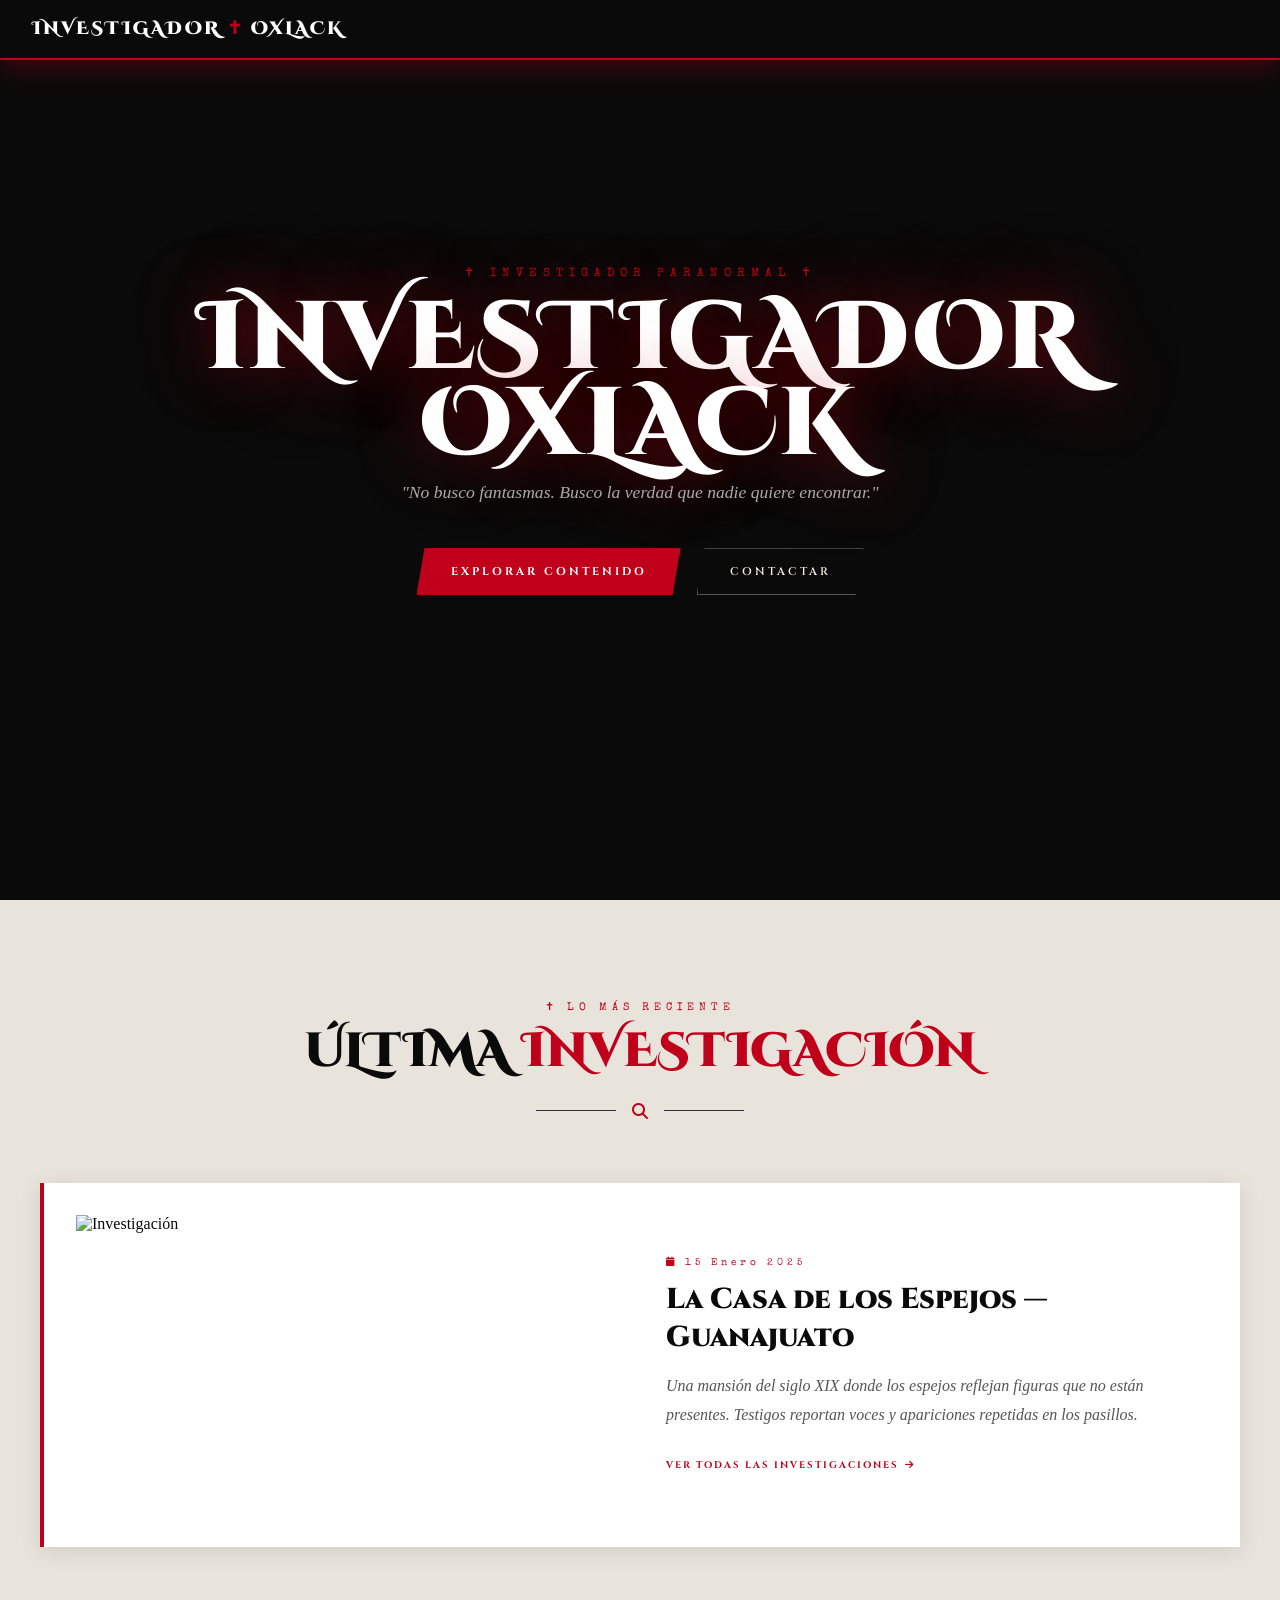
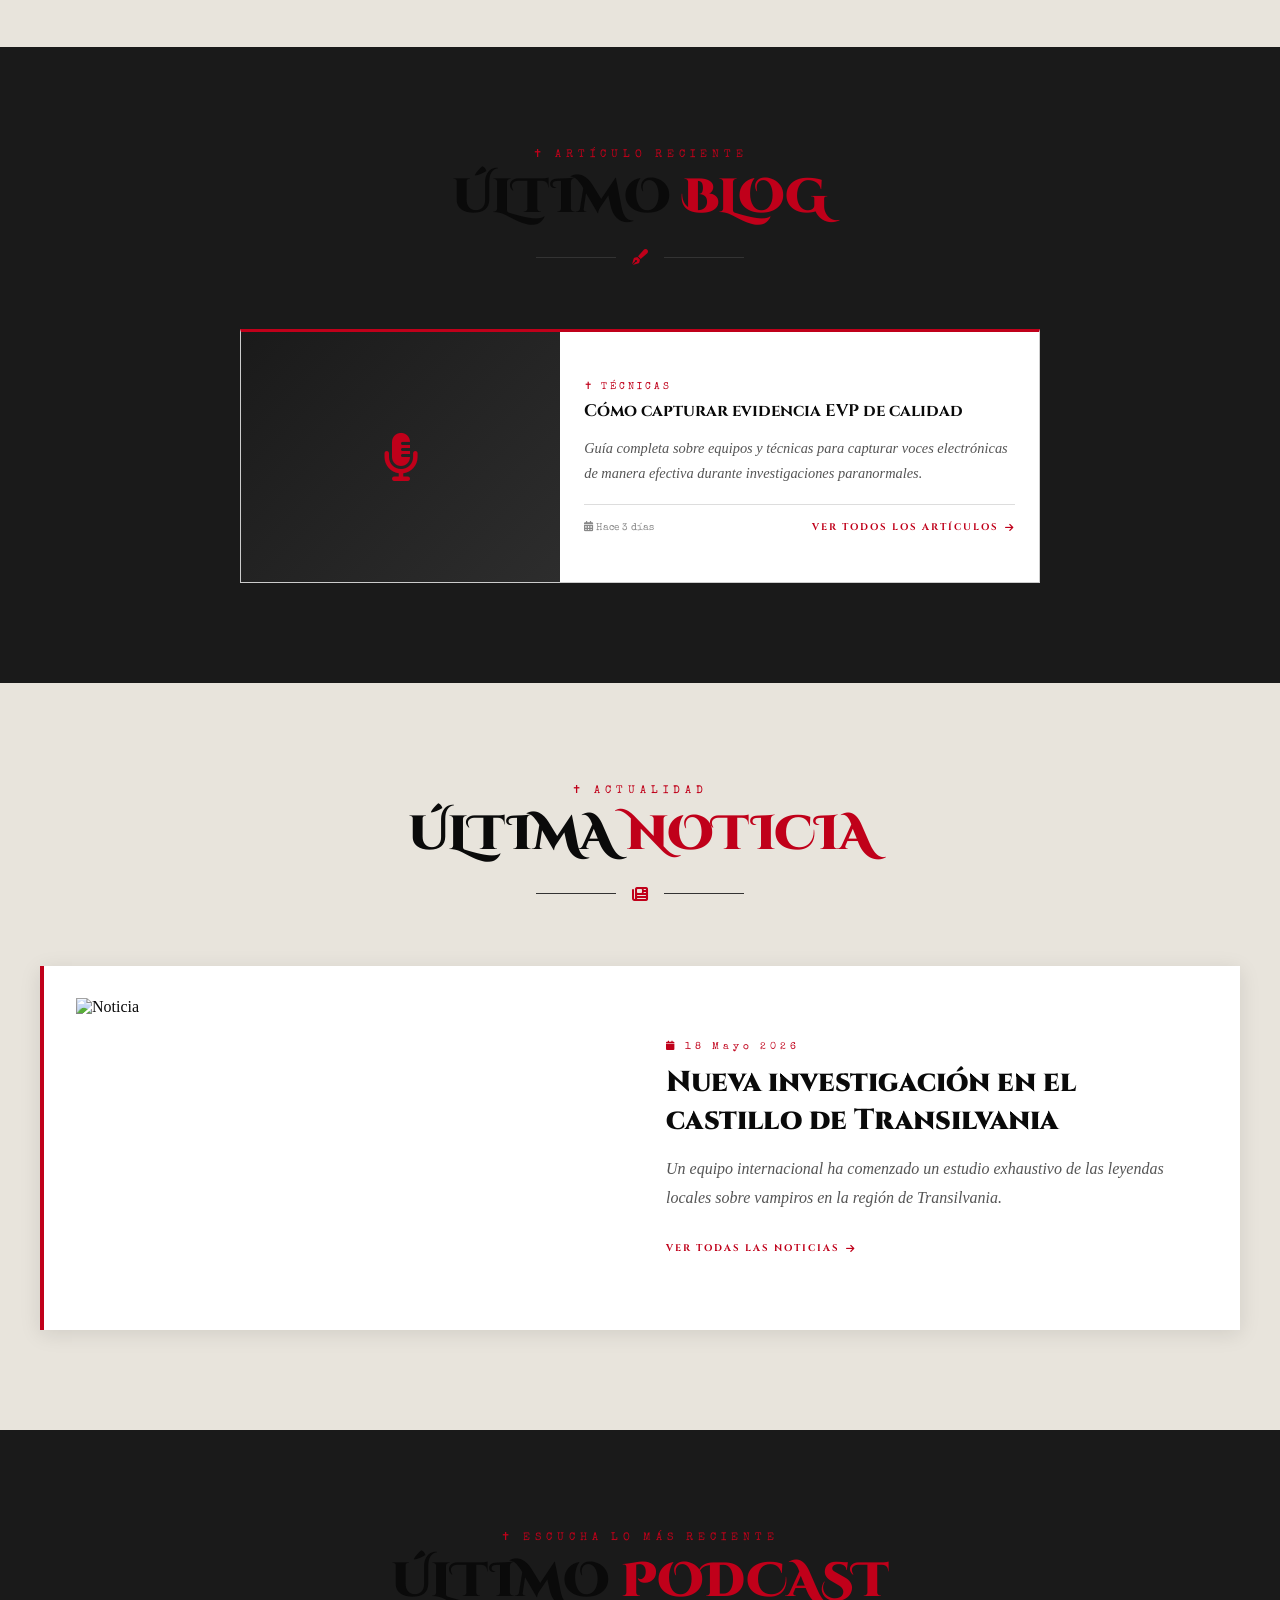
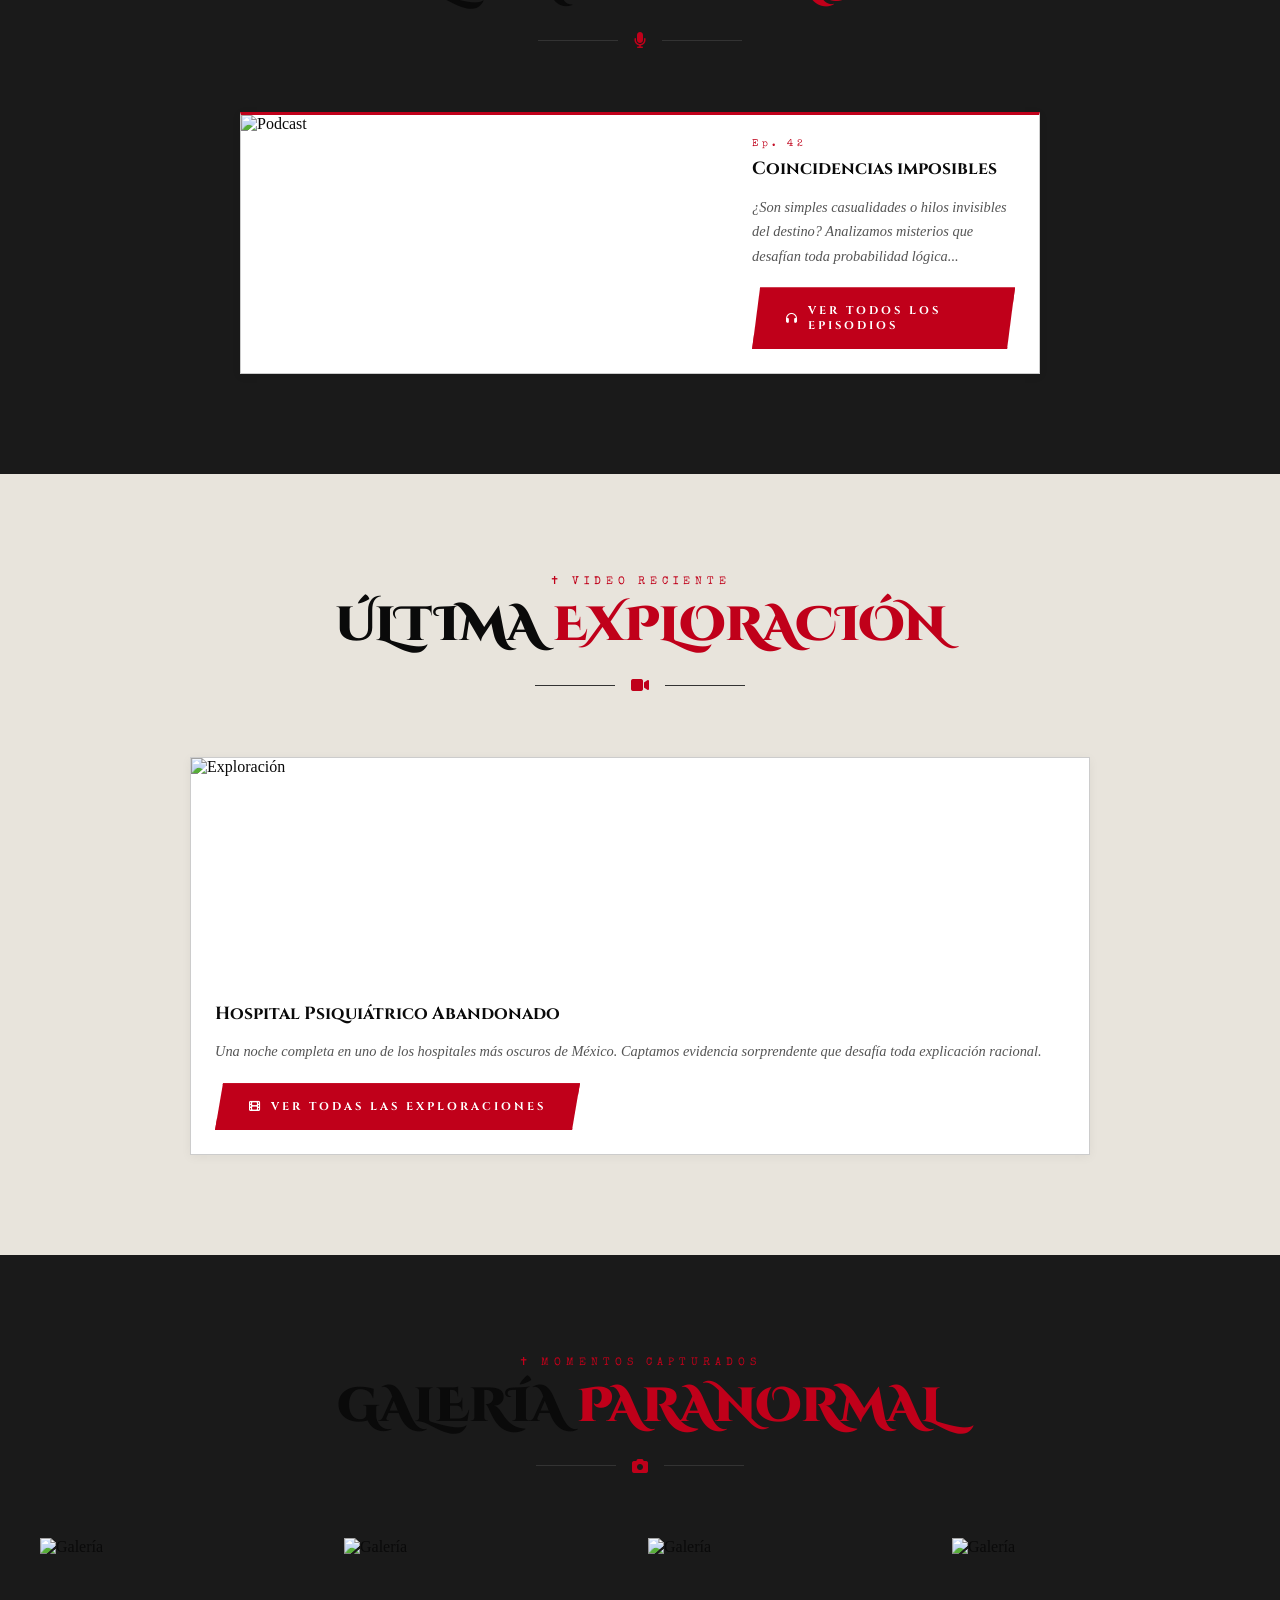
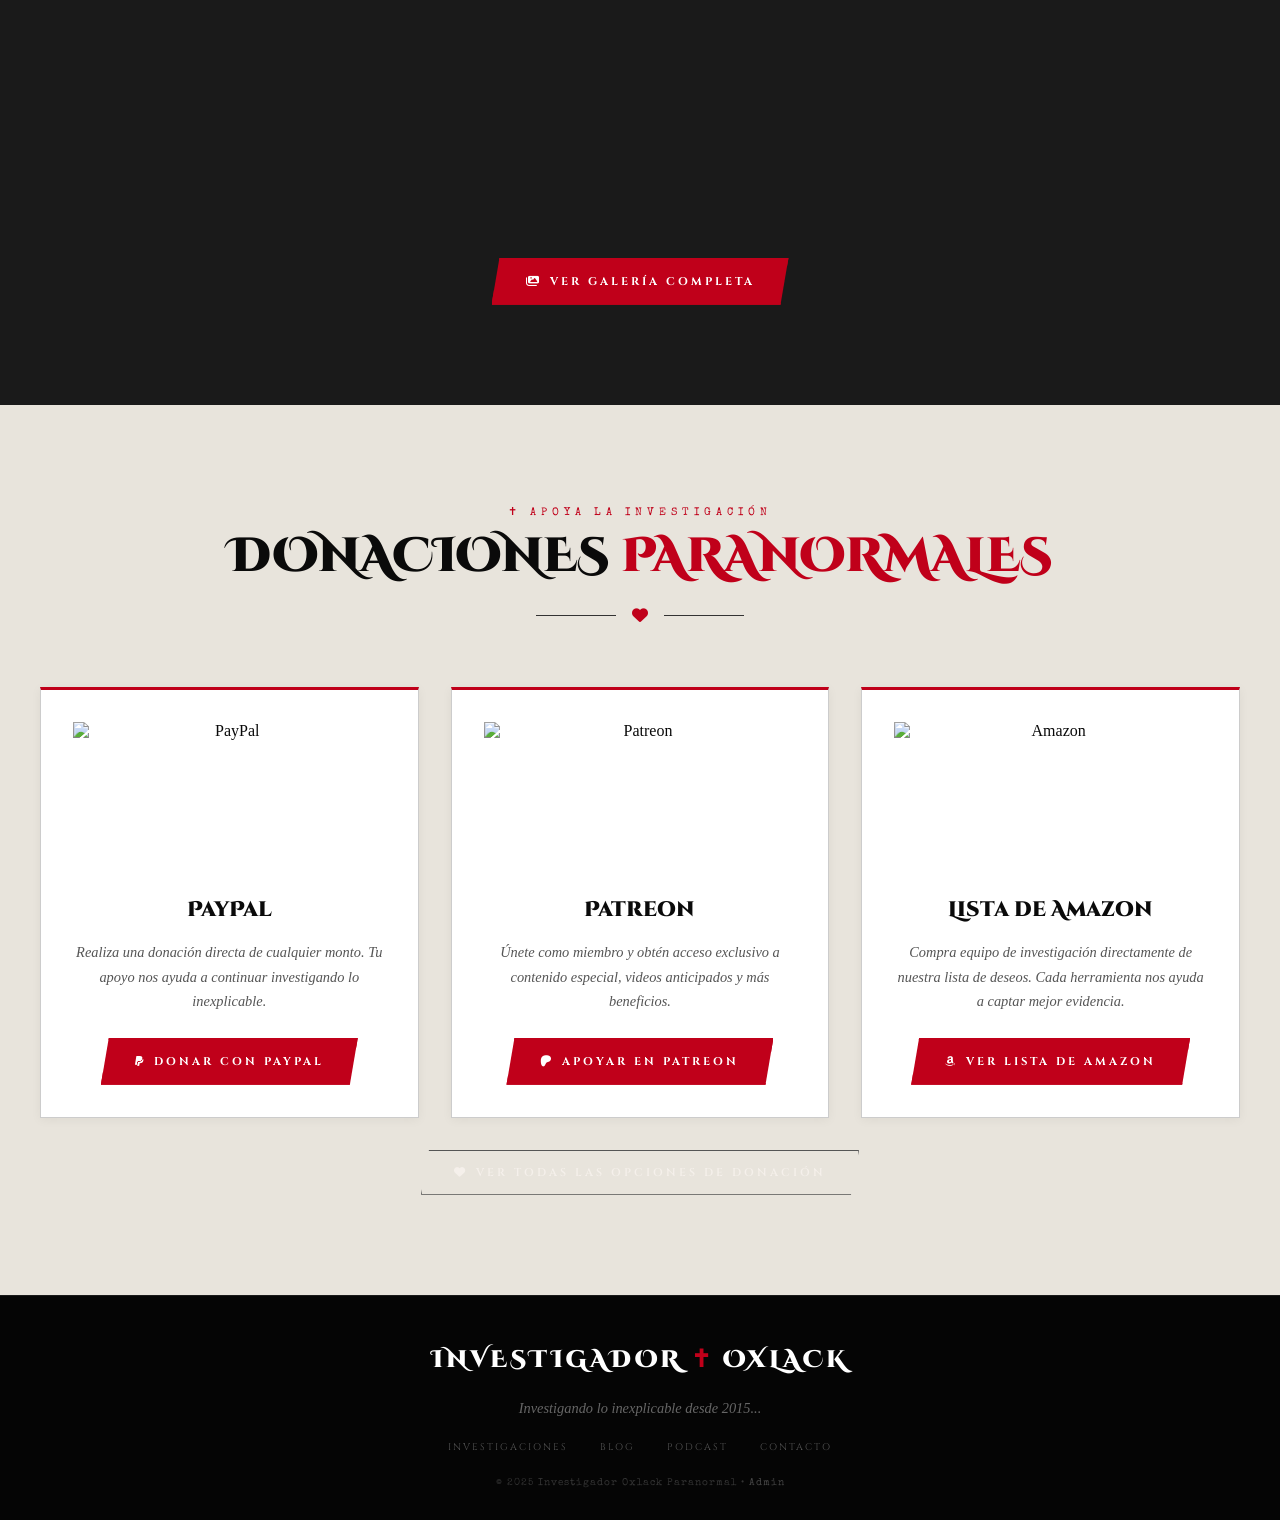
==== commit 533afed4: "Refactorización de reproductor de audio, mejoras responsivas y correcciones de estabilidad" ====
--- a/index.html
+++ b/index.html
@@ -61,10 +61,10 @@
         <h2 class="section-title">ÚLTIMO <span class="rojo">BLOG</span></h2>
         <div class="section-line"><i class="fas fa-pen-fancy"></i></div>
       </div>
-      <div class="inv-grid" style="grid-template-columns: 1fr;">
-        <div class="inv-card" style="display: flex; flex-direction: row;">
-          <div class="inv-img-placeholder" style="width: 40%; min-height: 250px;"><i class="fas fa-microphone-alt"></i></div>
-          <div class="inv-card-body" style="width: 60%; display: flex; flex-direction: column; justify-content: center;">
+      <div class="inv-grid grid-featured">
+        <div class="inv-card card-horizontal">
+          <div class="inv-img-placeholder card-horizontal-placeholder"><i class="fas fa-microphone-alt"></i></div>
+          <div class="inv-card-body card-horizontal-body">
             <span class="inv-tag">&#10013; Técnicas</span>
             <h3 class="inv-card-title">Cómo capturar evidencia EVP de calidad</h3>
             <p class="inv-card-desc">Guía completa sobre equipos y técnicas para capturar voces electrónicas de manera efectiva durante investigaciones paranormales.</p>
@@ -106,14 +106,14 @@
         <h2 class="section-title">ÚLTIMO <span class="rojo">PODCAST</span></h2>
         <div class="section-line"><i class="fas fa-microphone"></i></div>
       </div>
-      <div class="podcast-grid" style="grid-template-columns: 1fr; max-width: 800px; margin: 0 auto;">
-        <div class="podcast-card" style="display: flex; flex-direction: row;">
-          <img src="imagenes/ChatGPT Image 18 may 2026, 12_57_29 p.m..png" alt="Podcast" style="width: 40%; object-fit: cover;">
-          <div class="podcast-body" style="width: 60%; display: flex; flex-direction: column; justify-content: center;">
+      <div class="podcast-grid grid-featured">
+        <div class="podcast-card card-horizontal">
+          <img src="https://img.youtube.com/vi/e6a2OQoCzTo/hqdefault.jpg" alt="Podcast" class="card-horizontal-img">
+          <div class="podcast-body card-horizontal-body">
             <span class="podcast-ep">Ep. 42</span>
-            <h3>La Casa de los Espejos</h3>
-            <p>Una investigación completa sobre los fenómenos extraños en Guanajuato. Analizamos las evidencias capturadas durante nuestra noche de investigación.</p>
-            <a href="podcast.html" class="btn-primary" style="width: fit-content;"><i class="fas fa-headphones"></i> Ver todos los episodios</a>
+            <h3>Coincidencias imposibles</h3>
+            <p>¿Son simples casualidades o hilos invisibles del destino? Analizamos misterios que desafían toda probabilidad lógica...</p>
+            <a href="podcast.html" class="btn-primary btn-fit"><i class="fas fa-headphones"></i> Ver todos los episodios</a>
           </div>
         </div>
       </div>
--- a/styles.css
+++ b/styles.css
@@ -617,3 +617,45 @@
   .inv-grid, .podcast-grid, .exploracion-grid, .donaciones-grid, .tienda-grid { grid-template-columns: 1fr; }
   .redes-grid { grid-template-columns: repeat(2, 1fr); }
 }
+
+/* ── TARJETAS HORIZONTALES EN INICIO (BLOG / PODCAST) ── */
+.grid-featured {
+  grid-template-columns: 1fr;
+  max-width: 800px;
+  margin: 0 auto;
+}
+.card-horizontal {
+  display: flex;
+  flex-direction: row;
+}
+.card-horizontal-img {
+  width: 40%;
+  object-fit: cover;
+}
+.card-horizontal-placeholder {
+  width: 40%;
+  min-height: 250px;
+}
+.card-horizontal-body {
+  width: 60%;
+  display: flex;
+  flex-direction: column;
+  justify-content: center;
+}
+.btn-fit {
+  width: fit-content;
+}
+
+@media (max-width: 768px) {
+  .card-horizontal {
+    flex-direction: column;
+  }
+  .card-horizontal-img, .card-horizontal-placeholder {
+    width: 100%;
+    min-height: 200px;
+    height: 220px;
+  }
+  .card-horizontal-body {
+    width: 100%;
+  }
+}
